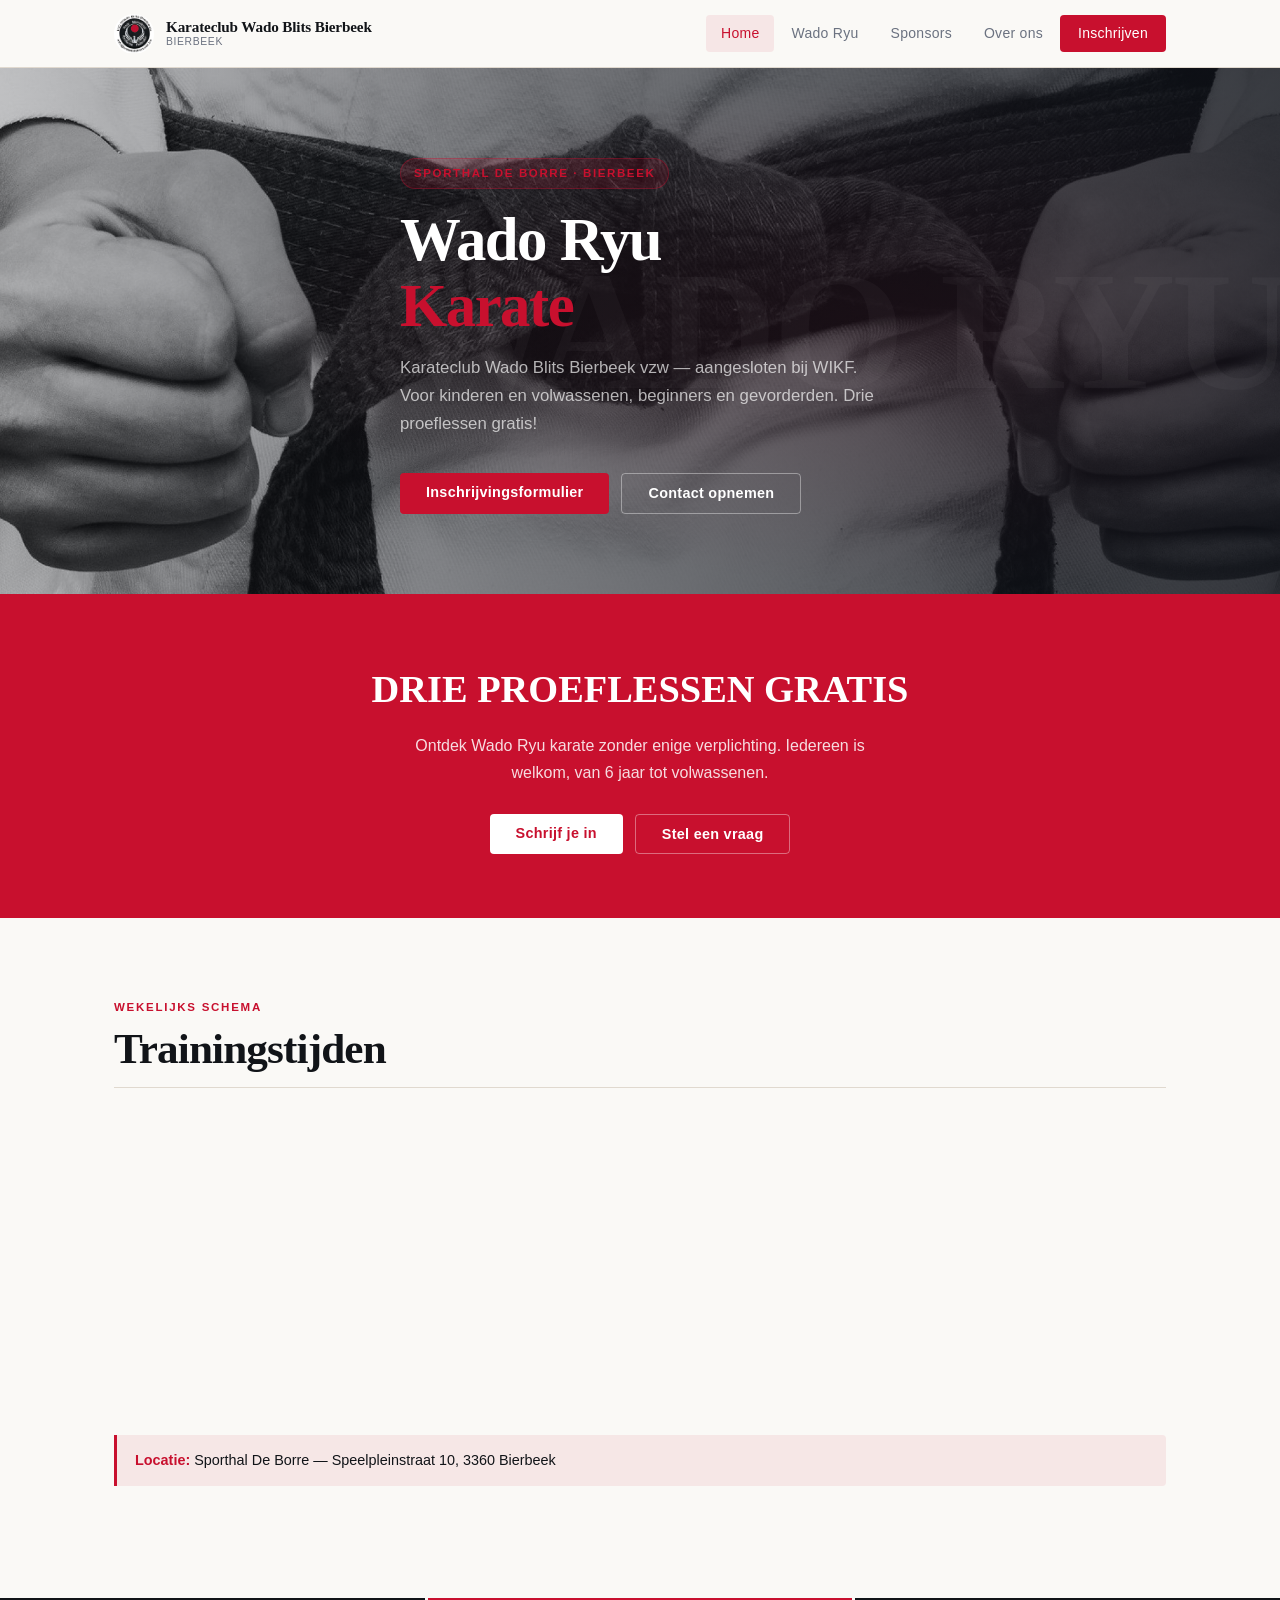
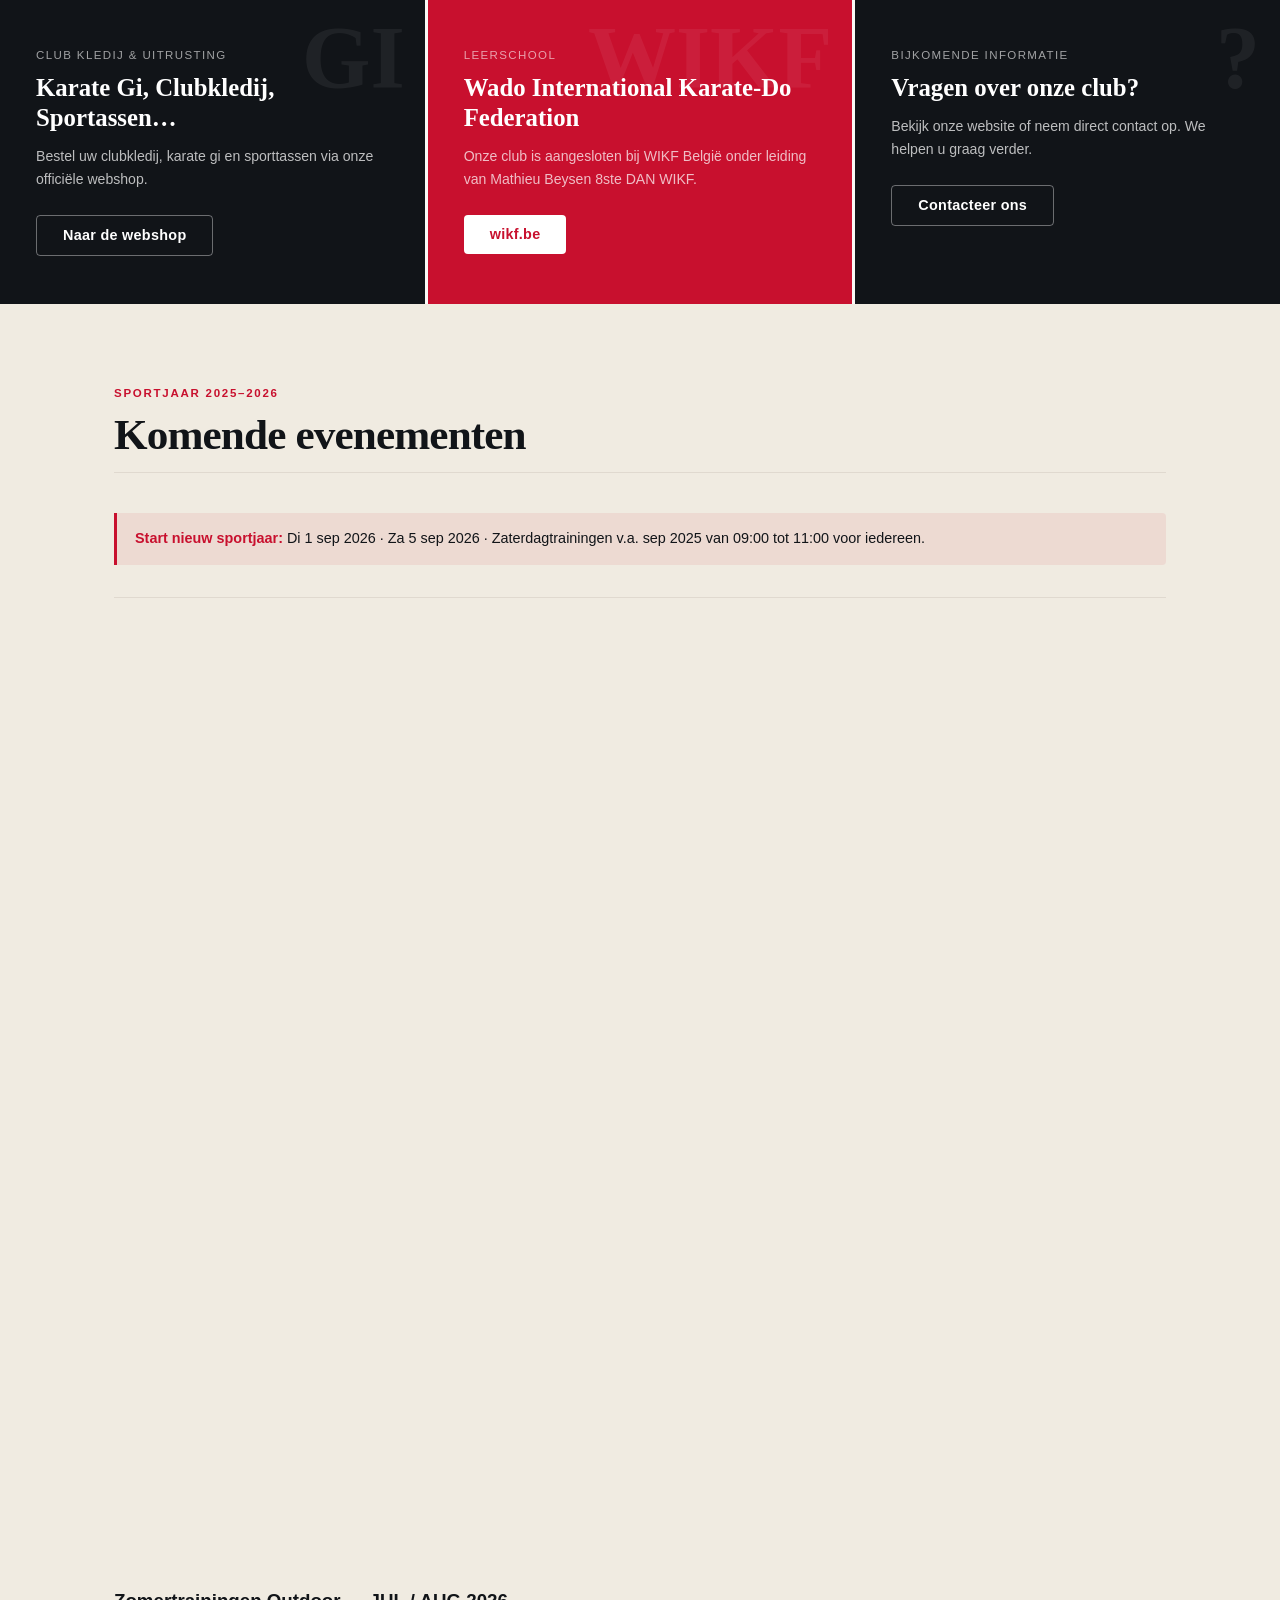
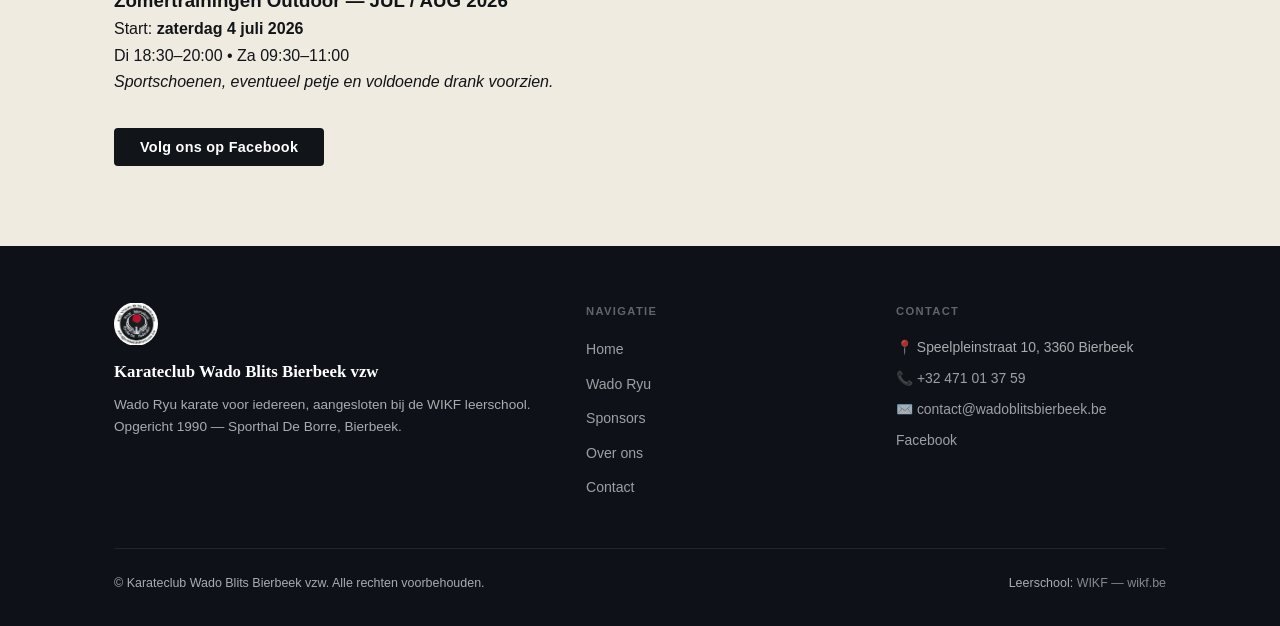
==== index.html @ 815bcfbb "Fix Agenda" ====
<!DOCTYPE html>
<html lang="nl">
<head>
  <meta charset="UTF-8" />
  <meta name="viewport" content="width=device-width, initial-scale=1.0" />
  <meta name="description" content="Karateclub Wado Blits Bierbeek – Wado Ryu karate voor iedereen. Trainingen op dinsdag, donderdag en zaterdag in Sporthal De Borre, Bierbeek." />
  <!-- Content Security Policy – tighten further after launch -->
  <meta http-equiv="Content-Security-Policy"
    content="default-src 'self'; style-src 'self' https://fonts.googleapis.com; font-src 'self' https://fonts.gstatic.com; img-src 'self' data: https:; script-src 'self'; frame-src https://www.google.com https://www.youtube.com; connect-src 'self' https://formspree.io;" />
  <meta http-equiv="X-Content-Type-Options" content="nosniff" />
  <meta http-equiv="Referrer-Policy" content="strict-origin-when-cross-origin" />
  <title>Karateclub Wado Blits Bierbeek</title>
  <link rel="stylesheet" href="css/style.css" />
  <!-- Favicon: replace with your own -->
  <link rel="icon" href="assets/images/favicon.ico" type="image/x-icon" />
</head>
<body>

<!-- ===== NAVIGATION ===== -->
<!--<div id="nav-placeholder"></div> -->
  
<nav class="nav" role="navigation" aria-label="Hoofdnavigatie">
  <div class="container nav__inner">
    <a href="index.html" class="nav__brand">
      <img src="assets/images/logo.jpg"
           onerror="this.style.display='none'"
           alt="Wado Blits logo" width="40" height="40" />
      <span class="nav__brand-name">
        Karateclub Wado Blits Bierbeek
        <span class="nav__brand-sub">Bierbeek</span>
      </span>
    </a>
    <button class="nav__toggle" aria-label="Menu openen/sluiten" aria-expanded="false">
      <span></span><span></span><span></span>
    </button>
    <ul class="nav__links" role="list">
      <li><a href="index.html">Home</a></li>
      <li><a href="wado-ryu.html">Wado Ryu</a></li>
      <li><a href="sponsors.html">Sponsors</a></li>
      <li><a href="about.html">Over ons</a></li>
      <li class="nav-cta"><a href="about.html#contact">Inschrijven</a></li>
    </ul>
  </div>
</nav>


<!-- ===== HERO ===== -->
<header class="hero" role="banner" style="background-image: url('assets/images/karate_kimono_fighter_sport_fists_banner_2560x1600-2560x800.jpg');">
  <span class="hero__watermark" aria-hidden="true">WADO RYU</span>
  <div class="container hero__inner">
    <span class="hero__label">Sporthal De Borre · Bierbeek</span>
    <h1>
      Wado Ryu<br />
      <em>Karate</em>
    </h1>
    <p class="hero__sub">
      Karateclub Wado Blits Bierbeek vzw &mdash; aangesloten bij WIKF. 
      Voor kinderen en volwassenen, beginners en gevorderden. 
      Drie proeflessen gratis!
    </p>
    <div class="hero__btns">
      <a href="https://forms.office.com/r/31EUdLusDz" class="btn btn-red"
         target="_blank" rel="noopener noreferrer">Inschrijvingsformulier</a>
      <a href="about.html#contact" class="btn btn-outline">Contact opnemen</a>
    </div>
  </div>
</header>

<!-- ===== PROEFLESSEN BANNER ===== -->
<section class="banner" aria-labelledby="proef-title">
  <div class="container">
    <h2 id="proef-title">DRIE PROEFLESSEN GRATIS</h2>
    <p>Ontdek Wado Ryu karate zonder enige verplichting. 
       Iedereen is welkom, van 6 jaar tot volwassenen.</p>
    <div class="banner__btns">
      <a href="https://forms.office.com/r/31EUdLusDz" class="btn btn-white"
         target="_blank" rel="noopener noreferrer">Schrijf je in</a>
      <a href="about.html#contact" class="btn btn-outline">Stel een vraag</a>
    </div>
  </div>
</section>

<!-- ===== TRAININGSSCHEMA ===== -->
<section class="section" id="schema" aria-labelledby="schema-title">
  <div class="container">
    <span class="section-label">Wekelijks schema</span>
    <h2 class="section-title" id="schema-title">Trainingstijden</h2>
    <div class="rule"></div>

    <div class="schedule-grid">

      <!-- DINSDAG -->
      <article class="schedule-card reveal">
        <div class="schedule-card__day">Dinsdag</div>
        <div class="schedule-slot">
          <div class="schedule-slot__time">18:30 – 20:30</div>
          <div class="schedule-slot__group">Gevorderden (12+)</div>
        </div>
      </article>

      <!-- DONDERDAG -->
      <article class="schedule-card reveal">
        <div class="schedule-card__day">Donderdag</div>
        <div class="schedule-slot">
          <div class="schedule-slot__time">18:30 – 20:30</div>
          <div class="schedule-slot__group">Iedereen &mdash; beginners &amp; gevorderden</div>
        </div>
      </article>

      <!-- ZATERDAG -->
      <article class="schedule-card reveal">
        <div class="schedule-card__day">Zaterdag</div>
        <div class="schedule-slot">
          <div class="schedule-slot__time">09:00 – 10:00</div>
          <div class="schedule-slot__group">Jeugd (&minus;12 j.) t.e.m. 7de Kyu</div>
        </div>
        <div class="schedule-slot">
          <div class="schedule-slot__time">09:30 – 11:00</div>
          <div class="schedule-slot__group">Gevorderden (v.a. 6de Kyu, 12+)</div>
        </div>
        <div class="schedule-slot">
          <div class="schedule-slot__time">11:00 – 12:00</div>
          <div class="schedule-slot__group">Volwassenen</div>
        </div>
        <!--
        <div class="schedule-slot">
          <div class="schedule-slot__time">11:00 – 12:30</div>
          <div class="schedule-slot__group">Jeugd (&minus;12 j.) t.e.m. 7de Kyu (gevorderd)</div>
        </div>
          -->
      </article>

    </div>

    <div class="notice mt-4">
      <strong>Locatie:</strong> Sporthal De Borre &mdash; Speelpleinstraat 10, 3360 Bierbeek
    </div>
  </div>
</section>

<!-- ===== PROMO BLOCKS ===== -->
<section aria-labelledby="promo-title">
  <h2 id="promo-title" class="sr-only">Meer informatie</h2>
  <div class="promo-grid">
    <!-- Karategi / Webshop -->
    <div class="promo-card">
      <span class="promo-card__bg" aria-hidden="true">GI</span>
      <p class="promo-card__label">Club kledij &amp; uitrusting</p>
      <h3 class="promo-card__title">Karate Gi, Clubkledij, Sportassen&hellip;</h3>
      <p class="promo-card__body">Bestel uw clubkledij, karate gi en sporttassen via onze officiële webshop.</p>
      <a href="https://www.cybertex.store/wadoblits/" class="btn btn-outline"
         target="_blank" rel="noopener noreferrer">Naar de webshop</a>
    </div>
    <!-- WIKF -->
    <div class="promo-card promo-card--red">
      <span class="promo-card__bg" aria-hidden="true">WIKF</span>
      <p class="promo-card__label">Leerschool</p>
      <h3 class="promo-card__title">Wado International Karate-Do Federation</h3>
      <p class="promo-card__body">Onze club is aangesloten bij WIKF België onder leiding van Mathieu Beysen 8ste DAN WIKF.</p>
      <a href="http://www.wikf.be" class="btn btn-white"
         target="_blank" rel="noopener noreferrer">wikf.be</a>
    </div>
    <!-- Info -->
    <div class="promo-card">
      <span class="promo-card__bg" aria-hidden="true">?</span>
      <p class="promo-card__label">Bijkomende informatie</p>
      <h3 class="promo-card__title">Vragen over onze club?</h3>
      <p class="promo-card__body">Bekijk onze website of neem direct contact op. We helpen u graag verder.</p>
      <a href="about.html#contact" class="btn btn-outline">Contacteer ons</a>
    </div>
  </div>
</section>

<!-- ===== EVENEMENTEN ===== -->
<section class="section section--cream" id="evenementen" aria-labelledby="events-title">
  <div class="container">
    <span class="section-label">Sportjaar 2025–2026</span>
    <h2 class="section-title" id="events-title">Komende evenementen</h2>
    <div class="rule"></div>

    <div class="notice">
      <strong>Start nieuw sportjaar:</strong> 
      Di 1 sep 2026 · Za 5 sep 2026 · Zaterdagtrainingen v.a. sep 2025 van 09:00 tot 11:00 voor iedereen.
    </div>

    <div class="events-list" role="list">

      <div class="event-item reveal" role="listitem">
        <span class="event-date">Za 20/09</span>
        <div class="event-name">Beker van Hoeselt
          <span class="event-group">Wedstrijd</span>
        </div>
      </div>
      
      <div class="event-item reveal" role="listitem">
        <span class="event-date">Za 26/09</span>
        <div class="event-name">
          <a href="https://www.wikf.be/event/open-wikf-stage-vlaams-brabant-2/"
             target="_blank" rel="noopener noreferrer">
          OPEN WIKF Stage Vlaams-Brabant te Lubbeek
          </a>
          <span class="event-group">Stage</span>
        </div>
      </div>

      <div class="event-item reveal" role="listitem">
        <span class="event-date">Zo 10/10</span>
        <div class="event-name">Belgisch Kampioenschap WIKF</div>
      </div>

      <div class="event-item reveal" role="listitem">
        <span class="event-date">13–15/11</span>
        <div class="event-name">
          <a href="https://forms.office.com/r/KGgz0ARB31"
             target="_blank" rel="noopener noreferrer">
            WIKF Stage o.l.v. Jon Wicks &amp; Mathieu Beysen
          </a>
          <span class="event-group">Stage</span>
        </div>
      </div>

      <div class="event-item reveal" role="listitem">
        <span class="event-date">Za 16/01</span>
        <div class="event-name">Open Limburgse WIKF Stage in Hechtel-Eksel
          <span class="event-group">Stage</span>
        </div>
      </div>

      <div class="event-item reveal" role="listitem">
        <span class="event-date">Za 30/01</span>
        <div class="event-name">Kyu Graden Examen</div>
      </div>

      <div class="event-item reveal" role="listitem">
        <span class="event-date">Zo 31/01</span>
        <div class="event-name">Pannenkoekenslag 2027 in Opvelp (De Velpe)</div>
      </div>

      <div class="event-item reveal" role="listitem">
        <span class="event-date">Zo 07/03</span>
        <div class="event-name">Tomodachi Cup Kumite &mdash; Zoutleeuw</div>
      </div>

      <div class="event-item reveal" role="listitem">
        <span class="event-date">Zo 08/02</span>
        <div class="event-name">KCAR Kata Cup in Pelt</div>
      </div>

      <div class="event-item reveal" role="listitem">
        <span class="event-date">Za 17/04</span>
        <div class="event-name">Beker van Kortenberg Kata</div>
      </div>

      <div class="event-item reveal" role="listitem">
        <span class="event-date">23–25/04</span>
        <div class="event-name">WIKF Stage o.l.v. Mathieu Beysen &amp; Angelos Gorgas
          <span class="event-group">Stage</span>
        </div>
      </div>

      <div class="event-item reveal" role="listitem">
        <span class="event-date">Zo 09/05</span>
        <div class="event-name">Interclub Katawedstrijd in Bierbeek</div>
      </div>

      <div class="event-item reveal" role="listitem">
        <span class="event-date">Za 05/06</span>
        <div class="event-name">Kyu Graden Examen</div>
      </div>

      <div class="event-item reveal" role="listitem">
        <span class="event-date">Zo 06/06</span>
        <div class="event-name">Club BBQ/Festijn en diploma-uitreiking 🎉</div>
      </div>

      <div class="event-item reveal" role="listitem">
        <span class="event-date">Za 26/06</span>
        <div class="event-name">OPEN WIKF Stage Eksel
          <span class="event-group">Stage</span>
        </div>
      </div>

    </div>

    <div class="mt-6">
      <h3 style="font-family:var(--font-display);font-size:1.2rem;margin-bottom:12px;">
        Zomertrainingen Outdoor &mdash; JUL / AUG 2026
      </h3>
      <p style="color:var(--muted);font-size:0.93rem;line-height:1.7;">
        Start: <strong>zaterdag 4 juli 2026</strong><br />
        Di 18:30–20:00 &bull; Za 09:30–11:00<br />
        <em>Sportschoenen, eventueel petje en voldoende drank voorzien.</em>
      </p>
    </div>

    <div class="mt-4">
      <a href="https://www.facebook.com/wadoblitsbierbeek"
         class="btn btn-ink"
         target="_blank" rel="noopener noreferrer">
        Volg ons op Facebook
      </a>
    </div>

  </div>
</section>

<!-- ===== FOOTER ===== -->
<footer class="footer" role="contentinfo">
  <div class="container">
    <div class="footer__grid">
      <div>
        <img src="assets/images/logo.jpg"
             onerror="this.style.display='none'"
             alt="Wado Blits logo" class="footer__logo" />
        <div class="footer__name">Karateclub Wado Blits Bierbeek vzw</div>
        <p class="footer__desc">
          Wado Ryu karate voor iedereen, aangesloten bij de WIKF leerschool.
          Opgericht 1990 &mdash; Sporthal De Borre, Bierbeek.
        </p>
      </div>
      <div>
        <p class="footer__head">Navigatie</p>
        <ul class="footer__links" role="list">
          <li><a href="index.html">Home</a></li>
          <li><a href="wado-ryu.html">Wado Ryu</a></li>
          <li><a href="sponsors.html">Sponsors</a></li>
          <li><a href="about.html">Over ons</a></li>
          <li><a href="about.html#contact">Contact</a></li>
        </ul>
      </div>
      <div>
        <p class="footer__head">Contact</p>
        <div class="footer__contact">
          <p>📍 Speelpleinstraat 10, 3360 Bierbeek</p>
          <p>📞 <a href="tel:+32471013759">+32 471 01 37 59</a></p>
          <p>✉️ <a href="mailto:contact@wadoblitsbierbeek.be">contact@wadoblitsbierbeek.be</a></p>
          <p>
            <a href="https://www.facebook.com/wadoblitsbierbeek"
               target="_blank" rel="noopener noreferrer">
              Facebook
            </a>
          </p>
        </div>
      </div>
    </div>
    <div class="footer__bottom">
      <span class="footer__copy">&copy; <span id="yr"></span> Karateclub Wado Blits Bierbeek vzw. Alle rechten voorbehouden.</span>
      <span class="footer__wikf">Leerschool: <a href="http://www.wikf.be" target="_blank" rel="noopener noreferrer">WIKF — wikf.be</a></span>
    </div>
  </div>
</footer>

<script src="js/main.js"></script>
<script>document.getElementById("yr").textContent = new Date().getFullYear();</script>
</body>
</html>
---- css/style.css ----
/* ================================================================
   Karateclub Wado Blits Bierbeek — Main Stylesheet
   ================================================================ */

@import url('https://fonts.googleapis.com/css2?family=Playfair+Display:ital,wght@0,400;0,700;0,900;1,400&family=DM+Sans:opsz,wght@9..40,300;9..40,400;9..40,500;9..40,600&display=swap');

/* --- Reset & Base ------------------------------------------------------- */
*, *::before, *::after { box-sizing: border-box; margin: 0; padding: 0; }
html { scroll-behavior: smooth; font-size: 16px; }
body {
  font-family: 'DM Sans', 'Helvetica Neue', Arial, sans-serif;
  background: var(--bg);
  color: var(--ink);
  line-height: 1.65;
  -webkit-font-smoothing: antialiased;
}
img { max-width: 100%; height: auto; display: block; }
a { color: inherit; }

/* --- Design Tokens ------------------------------------------------------- */
:root {
  --bg:        #FAF9F6;
  --cream:     #F0EBE1;
  --white:     #FFFFFF;
  --ink:       #111418;
  --dark:      #0E1118;
  --red:       #C8102E;
  --red-hover: #A50D25;
  --red-faint: rgba(200,16,46,0.08);
  --muted:     #6B7280;
  --border:    #E0D9CF;

  --font-display: 'Playfair Display', Georgia, 'Times New Roman', serif;
  --font-body:    'DM Sans', 'Helvetica Neue', Arial, sans-serif;

  --max-w:   1100px;
  --nav-h:   68px;
  --r:       4px;
  --t:       0.22s ease;
  --shadow:  0 4px 20px rgba(0,0,0,0.08);
}

/* --- Layout Helpers ----------------------------------------------------- */
.container { max-width: var(--max-w); margin: 0 auto; padding: 0 24px; }
.section   { padding: 80px 0; }
.section--cream { background: var(--cream); }
.section--dark  { background: var(--dark);  color: var(--white); }
.two-col { display: grid; grid-template-columns: 1fr 1fr; gap: 48px; align-items: start; }

/* ================================================================
   NAVIGATION
   ================================================================ */
.nav {
  position: sticky; top: 0; z-index: 200;
  height: var(--nav-h);
  background: rgba(250,249,246,0.96);
  backdrop-filter: blur(10px);
  -webkit-backdrop-filter: blur(10px);
  border-bottom: 1px solid var(--border);
}
.nav__inner {
  height: 100%; display: flex;
  align-items: center; justify-content: space-between;
}
.nav__brand {
  display: flex; align-items: center; gap: 12px;
  text-decoration: none; color: var(--ink);
  font-family: var(--font-display); font-size: 0.95rem; font-weight: 700;
  letter-spacing: -0.01em;
}
.nav__brand img { width: 40px; height: 40px; object-fit: contain; border-radius: 50%; }
.nav__brand-name { display: flex; flex-direction: column; line-height: 1.2; }
.nav__brand-sub  { font-family: var(--font-body); font-size: 0.65rem; font-weight: 400; color: var(--muted); letter-spacing: 0.06em; text-transform: uppercase; }

.nav__links { display: flex; list-style: none; gap: 2px; align-items: center; }
.nav__links a {
  display: block; padding: 7px 15px;
  font-size: 0.875rem; font-weight: 500; letter-spacing: 0.02em;
  text-decoration: none; color: var(--muted);
  border-radius: var(--r);
  transition: color var(--t), background var(--t);
}
.nav__links a:hover  { color: var(--ink); background: var(--cream); }
.nav__links a.active { color: var(--red); background: var(--red-faint); }
.nav__links .nav-cta a {
  background: var(--red); color: var(--white); padding: 7px 18px;
}
.nav__links .nav-cta a:hover { background: var(--red-hover); }

/* Hamburger */
.nav__toggle {
  display: none; flex-direction: column; gap: 5px;
  cursor: pointer; background: none; border: none; padding: 4px;
}
.nav__toggle span {
  display: block; width: 22px; height: 2px;
  background: var(--ink); border-radius: 2px;
  transition: transform var(--t), opacity var(--t);
}
.nav__toggle.open span:nth-child(1) { transform: translateY(7px) rotate(45deg); }
.nav__toggle.open span:nth-child(2) { opacity: 0; }
.nav__toggle.open span:nth-child(3) { transform: translateY(-7px) rotate(-45deg); }

@media (max-width: 768px) {
  .nav__toggle { display: flex; }
  .nav__links {
    display: none; flex-direction: column; align-items: stretch;
    position: absolute; top: var(--nav-h); left: 0; right: 0;
    background: var(--bg); border-bottom: 1px solid var(--border);
    padding: 12px 20px 20px; gap: 4px;
  }
  .nav__links.open { display: flex; }
  .nav__links a { padding: 10px 14px; }
  .nav__links .nav-cta a { text-align: center; }
  .two-col { grid-template-columns: 1fr; }
}

/* ================================================================
   BUTTONS
   ================================================================ */
.btn {
  display: inline-block; padding: 12px 26px;
  font-family: var(--font-body); font-size: 0.9rem; font-weight: 600;
  text-decoration: none; border-radius: var(--r);
  transition: all var(--t); cursor: pointer; border: none;
  letter-spacing: 0.02em; line-height: 1;
}
.btn-red    { background: var(--red);  color: var(--white); }
.btn-red:hover { background: var(--red-hover); transform: translateY(-1px); box-shadow: 0 4px 16px rgba(200,16,46,0.38); }
.btn-outline{ background: transparent; color: var(--white); border: 1.5px solid rgba(255,255,255,0.38); }
.btn-outline:hover{ border-color: var(--white); background: rgba(255,255,255,0.08); }
.btn-white  { background: var(--white); color: var(--red); }
.btn-white:hover { background: rgba(255,255,255,0.9); }
.btn-ink    { background: var(--ink);  color: var(--white); }
.btn-ink:hover { background: #1e2228; transform: translateY(-1px); }

/* ================================================================
   SECTION HEADERS
   ================================================================ */
.section-label {
  display: block; font-size: 0.72rem; font-weight: 600;
  text-transform: uppercase; letter-spacing: 0.15em;
  color: var(--red); margin-bottom: 8px;
}
.section-title {
  font-family: var(--font-display);
  font-size: clamp(1.7rem, 3.5vw, 2.7rem);
  font-weight: 700; line-height: 1.1;
  letter-spacing: -0.02em; margin-bottom: 14px;
}
.section-title--white { color: var(--white); }
.section-intro {
  font-size: 1.05rem; color: var(--muted);
  max-width: 580px; margin-bottom: 48px; line-height: 1.7;
}
.section-intro--white { color: rgba(255,255,255,0.65); }
.rule { height: 1px; background: var(--border); margin-bottom: 40px; }
.rule--white { background: rgba(255,255,255,0.12); }

/* ================================================================
   HERO
   ================================================================ */
.hero {
  background-color: var(--dark);
  background-image: url('../assets/images/karate_kimono_fighter_sport_fists_banner_2560x1600-2560x800.jpg');
  background-size: cover;
  background-position: center center;
  background-repeat: no-repeat;
  color: var(--white);
  padding: 90px 0 80px; position: relative; overflow: hidden;
  min-height: 480px; display: flex; align-items: center;
}
.hero::before {
  content: '';
  position: absolute; inset: 0;
  background: radial-gradient(ellipse 80% 70% at 75% 50%, rgba(200,16,46,0.22), transparent 70%);
  pointer-events: none;
}
.hero__watermark {
  position: absolute; right: -10px; top: 50%; transform: translateY(-50%);
  font-family: var(--font-display); font-size: clamp(70px, 14vw, 170px);
  font-weight: 900; color: rgba(255,255,255,0.03);
  letter-spacing: -4px; line-height: 1; pointer-events: none;
  user-select: none; white-space: nowrap;
}
.hero__inner { position: relative; z-index: 1; }
.hero__label {
  display: inline-block; font-size: 0.72rem; font-weight: 600;
  letter-spacing: 0.14em; text-transform: uppercase;
  color: var(--red); background: rgba(200,16,46,0.15);
  padding: 5px 13px; border-radius: 20px; margin-bottom: 18px;
  border: 1px solid rgba(200,16,46,0.35);
}
.hero h1 {
  font-family: var(--font-display);
  font-size: clamp(2.2rem, 5vw, 3.8rem);
  font-weight: 900; line-height: 1.08; letter-spacing: -0.025em;
  margin-bottom: 16px;
}
.hero h1 em { color: var(--red); font-style: normal; }
.hero__sub {
  font-size: 1.05rem; color: rgba(255,255,255,0.68);
  max-width: 480px; margin-bottom: 36px; line-height: 1.65;
}
.hero__btns { display: flex; gap: 12px; flex-wrap: wrap; }
.hero__badge {
  position: absolute; top: 32px; right: 24px;
  background: var(--red); color: var(--white);
  font-family: var(--font-display); font-size: 0.82rem; font-weight: 700;
  padding: 8px 16px; border-radius: var(--r);
  text-align: center; line-height: 1.3;
}

/* ================================================================
   SCHEDULE
   ================================================================ */
.schedule-grid {
  display: grid;
  grid-template-columns: repeat(auto-fit, minmax(230px, 1fr));
  gap: 20px;
}
.schedule-card {
  background: var(--white); border: 1px solid var(--border);
  border-top: 3px solid var(--red); border-radius: 8px;
  padding: 28px 24px;
  transition: box-shadow var(--t), transform var(--t);
}
.schedule-card:hover { box-shadow: var(--shadow); transform: translateY(-2px); }
.schedule-card__day {
  font-family: var(--font-display); font-size: 1.15rem; font-weight: 700;
  color: var(--red); margin-bottom: 18px;
}
.schedule-slot { margin-bottom: 12px; }
.schedule-slot:last-child { margin-bottom: 0; }
.schedule-slot__time { font-size: 0.9rem; font-weight: 600; color: var(--ink); }
.schedule-slot__group { font-size: 0.82rem; color: var(--muted); margin-top: 2px; }

/* ================================================================
   EVENTS LIST
   ================================================================ */
.events-list { border-top: 1px solid var(--border); }
.event-item {
  display: grid; grid-template-columns: 100px 1fr;
  gap: 16px; padding: 18px 0;
  border-bottom: 1px solid var(--border);
  align-items: start;
}
.event-item--multi { grid-template-columns: 100px 1fr; }
.event-date {
  font-size: 0.78rem; font-weight: 600; color: var(--muted);
  text-transform: uppercase; letter-spacing: 0.06em; padding-top: 2px;
}
.event-name { font-size: 0.95rem; font-weight: 500; }
.event-name a { color: var(--red); text-decoration: none; font-weight: 600; }
.event-name a:hover { text-decoration: underline; }
.event-group {
  display: inline-block; font-size: 0.7rem; background: var(--red-faint);
  color: var(--red); padding: 2px 8px; border-radius: 20px;
  font-weight: 600; letter-spacing: 0.04em; margin-top: 4px;
}

/* ================================================================
   PROMO BLOCKS
   ================================================================ */
.promo-grid {
  display: grid;
  grid-template-columns: repeat(auto-fit, minmax(270px, 1fr));
  gap: 3px;
}
.promo-card {
  background: var(--ink); color: var(--white);
  padding: 48px 36px; position: relative; overflow: hidden;
}
.promo-card--red { background: var(--red); }
.promo-card__bg {
  position: absolute; top: 16px; right: 20px;
  font-family: var(--font-display); font-size: 5.5rem;
  font-weight: 900; opacity: 0.06; line-height: 1;
  pointer-events: none; user-select: none;
}
.promo-card__label { font-size: 0.72rem; letter-spacing: 0.12em; text-transform: uppercase; opacity: 0.6; margin-bottom: 8px; }
.promo-card__title { font-family: var(--font-display); font-size: 1.55rem; font-weight: 700; margin-bottom: 12px; line-height: 1.2; }
.promo-card__body  { font-size: 0.88rem; opacity: 0.72; margin-bottom: 24px; line-height: 1.65; }

/* ================================================================
   TEAM CARDS
   ================================================================ */
.team-grid {
  display: grid;
  grid-template-columns: repeat(auto-fit, minmax(190px, 1fr));
  gap: 20px;
}
.team-card {
  background: var(--white); border: 1px solid var(--border);
  border-radius: 8px; padding: 28px 20px 24px; text-align: center;
  transition: box-shadow var(--t), transform var(--t);
}
.team-card:hover { box-shadow: var(--shadow); transform: translateY(-2px); }
.team-card__avatar {
  width: 68px; height: 68px; margin: 0 auto 16px;
  background: var(--cream); border-radius: 50%;
  border: 2px solid var(--border);
  display: flex; align-items: center; justify-content: center;
  font-family: var(--font-display); font-size: 1.4rem; font-weight: 700; color: var(--red);
}
.team-card__role { font-size: 0.7rem; text-transform: uppercase; letter-spacing: 0.1em; color: var(--red); font-weight: 600; margin-bottom: 5px; }
.team-card__name { font-size: 1rem; font-weight: 600; margin-bottom: 4px; }
.team-card__rank { font-size: 0.82rem; color: var(--muted); }

/* ================================================================
   CONTACT
   ================================================================ */
.contact-info__item { display: flex; gap: 14px; margin-bottom: 24px; align-items: flex-start; }
.contact-info__icon {
  width: 40px; height: 40px; flex-shrink: 0;
  background: var(--cream); border-radius: 50%;
  display: flex; align-items: center; justify-content: center;
  font-size: 1.1rem;
}
.contact-info__label { font-size: 0.72rem; text-transform: uppercase; letter-spacing: 0.08em; color: var(--muted); margin-bottom: 2px; font-weight: 600; }
.contact-info__value { font-size: 0.95rem; font-weight: 500; }
.contact-info__value a { color: var(--red); text-decoration: none; }
.contact-info__value a:hover { text-decoration: underline; }

.form-group { margin-bottom: 20px; }
.form-group label { display: block; font-size: 0.8rem; font-weight: 600; margin-bottom: 6px; text-transform: uppercase; letter-spacing: 0.05em; color: var(--muted); }
.form-group input,
.form-group select,
.form-group textarea {
  width: 100%; padding: 11px 14px;
  font-family: var(--font-body); font-size: 0.95rem;
  border: 1.5px solid var(--border); border-radius: var(--r);
  background: var(--white); color: var(--ink);
  transition: border-color var(--t), box-shadow var(--t);
  outline: none; -webkit-appearance: none;
}
.form-group input:focus,
.form-group select:focus,
.form-group textarea:focus {
  border-color: var(--red);
  box-shadow: 0 0 0 3px rgba(200,16,46,0.1);
}
.form-group textarea { resize: vertical; min-height: 120px; }
.form-row { display: grid; grid-template-columns: 1fr 1fr; gap: 16px; }
.form-success {
  display: none; padding: 16px; background: rgba(34,197,94,0.1);
  border: 1px solid rgba(34,197,94,0.3); border-radius: var(--r);
  color: #166534; font-size: 0.9rem; margin-top: 16px;
}

/* ================================================================
   SPONSORS
   ================================================================ */
.sponsors-grid {
  display: grid;
  grid-template-columns: repeat(auto-fill, minmax(160px, 1fr));
  gap: 20px; margin-bottom: 60px;
}
.sponsor-card {
  background: var(--white); border: 1px solid var(--border);
  border-radius: 8px; padding: 10px;
  display: flex; align-items: center; justify-content: center;
  min-height: 90px;
  filter: grayscale(30%); opacity: 0.82;
  transition: filter var(--t), opacity var(--t), transform var(--t), box-shadow var(--t);
  text-decoration: none;
}
.sponsor-card:hover { filter: grayscale(0); opacity: 1; transform: translateY(-2px); box-shadow: var(--shadow); }
.sponsor-card img { max-height: 58px; width: auto; object-fit: contain; }

/* ================================================================
   WADO RYU
   ================================================================ */
.wado-card {
  background: var(--white); border: 1px solid var(--border);
  border-radius: 8px; padding: 36px; margin-bottom: 24px;
}
.wado-card__title { font-family: var(--font-display); font-size: 1.3rem; font-weight: 700; margin-bottom: 12px; }
.wado-card__body { font-size: 0.95rem; color: var(--muted); line-height: 1.78; }
.wado-card__link {
  display: inline-block; margin-top: 16px; color: var(--red);
  font-size: 0.87rem; font-weight: 600; text-decoration: none;
}
.wado-card__link:hover { text-decoration: underline; }
.wado-card__link::after { content: ' →'; }

/* ================================================================
   BANNER / CTA
   ================================================================ */
.banner { background: var(--red); color: var(--white); padding: 64px 0; text-align: center; }
.banner h2 { font-family: var(--font-display); font-size: clamp(1.6rem, 3.5vw, 2.4rem); font-weight: 700; margin-bottom: 12px; }
.banner p  { opacity: 0.85; margin-bottom: 28px; font-size: 1rem; max-width: 480px; margin-left: auto; margin-right: auto; }
.banner__btns { display: flex; gap: 12px; justify-content: center; flex-wrap: wrap; }

/* ================================================================
   MAP
   ================================================================ */
.map-wrap { border-radius: 8px; overflow: hidden; border: 1px solid var(--border); }
.map-wrap iframe { width: 100%; height: 300px; border: none; display: block; }

/* ================================================================
   NOTICE
   ================================================================ */
.notice {
  background: var(--red-faint);
  border-left: 3px solid var(--red);
  padding: 14px 18px; border-radius: 0 var(--r) var(--r) 0;
  font-size: 0.9rem; margin-bottom: 32px;
}
.notice strong { color: var(--red); }

/* ================================================================
   FOOTER
   ================================================================ */
.footer { background: var(--dark); color: rgba(255,255,255,0.65); padding: 56px 0 32px; }
.footer__grid { display: grid; grid-template-columns: 1.6fr 1fr 1fr; gap: 40px; margin-bottom: 48px; }
.footer__logo { width: 44px; height: 44px; object-fit: contain; border-radius: 50%; margin-bottom: 12px; }
.footer__name { font-family: var(--font-display); font-size: 1.05rem; font-weight: 700; color: var(--white); margin-bottom: 8px; }
.footer__desc { font-size: 0.85rem; line-height: 1.65; }
.footer__head { font-size: 0.7rem; text-transform: uppercase; letter-spacing: 0.12em; color: rgba(255,255,255,0.35); margin-bottom: 16px; font-weight: 600; }
.footer__links { list-style: none; display: flex; flex-direction: column; gap: 8px; }
.footer__links a { font-size: 0.88rem; text-decoration: none; color: rgba(255,255,255,0.6); transition: color var(--t); }
.footer__links a:hover { color: var(--white); }
.footer__contact p { font-size: 0.87rem; margin-bottom: 8px; }
.footer__contact a { color: rgba(255,255,255,0.6); text-decoration: none; transition: color var(--t); }
.footer__contact a:hover { color: var(--white); }
.footer__bottom {
  border-top: 1px solid rgba(255,255,255,0.08);
  padding-top: 24px; display: flex;
  justify-content: space-between; align-items: center;
  flex-wrap: wrap; gap: 10px;
}
.footer__copy  { font-size: 0.78rem; }
.footer__wikf  { font-size: 0.78rem; }
.footer__wikf a { color: rgba(255,255,255,0.5); text-decoration: none; }
.footer__wikf a:hover { color: var(--white); }
.footer__social { display: flex; gap: 10px; }
.footer__social a {
  display: flex; align-items: center; justify-content: center;
  width: 34px; height: 34px;
  border: 1px solid rgba(255,255,255,0.18); border-radius: 50%;
  color: rgba(255,255,255,0.6); text-decoration: none; font-size: 0.85rem;
  transition: all var(--t);
}
.footer__social a:hover { border-color: var(--red); color: var(--white); background: var(--red-faint); }

@media (max-width: 700px) {
  .footer__grid { grid-template-columns: 1fr; gap: 28px; }
}

/* ================================================================
   UTILITIES
   ================================================================ */
.sr-only { position: absolute; width: 1px; height: 1px; padding: 0; margin: -1px; overflow: hidden; clip: rect(0,0,0,0); white-space: nowrap; border: 0; }
.text-center { text-align: center; }
.text-red   { color: var(--red); }
.text-muted { color: var(--muted); }
.mb-0 { margin-bottom: 0 !important; }
.mt-6 { margin-top: 48px; }
.mt-4 { margin-top: 32px; }

/* Fade-in animation on scroll */
.reveal { opacity: 0; transform: translateY(20px); transition: opacity 0.55s ease, transform 0.55s ease; }
.reveal.visible { opacity: 1; transform: translateY(0); }

@media (max-width: 560px) {
  .form-row { grid-template-columns: 1fr; }
  .section  { padding: 56px 0; }
  .hero     { padding: 64px 0 56px; }
}

/* ================================================================
   HERO BANNER IMAGE
   ================================================================ */

.hero {
  background-size: cover;
  background-position: center center;
  background-repeat: no-repeat;
}

/* Dark overlay so text stays readable over the photo */

.hero::after {
  content: '';
  position: absolute;
  inset: 0;
  background: linear-gradient(
    to left, /* used to be right */
    rgba(14, 17, 24, 0.82) 0%,
    rgba(14, 17, 24, 0.55) 60%,
    rgba(14, 17, 24, 0.25) 100%
  );
  z-index: 0;
  pointer-events: none;
}

/* Make sure text sits above the overlay */

.hero__watermark { z-index: 1; }
.hero__inner     { z-index: 1; }
}
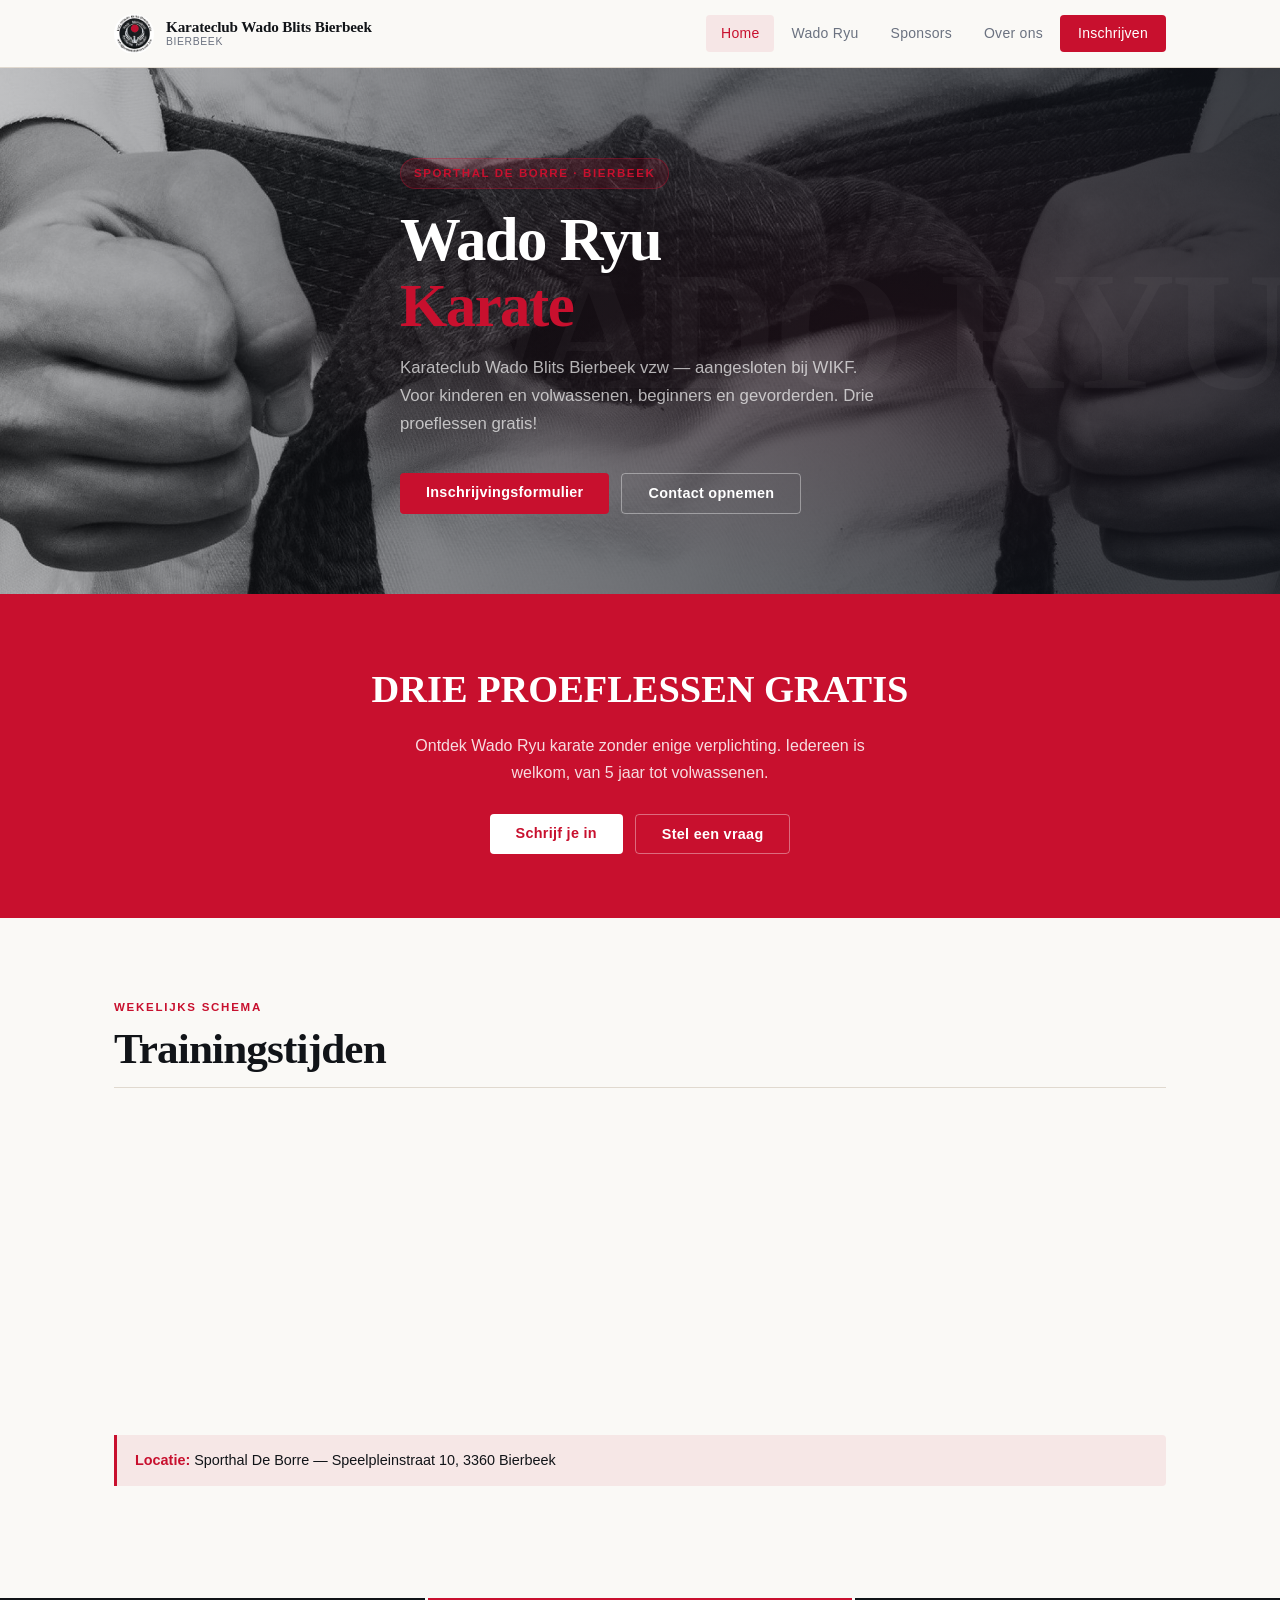
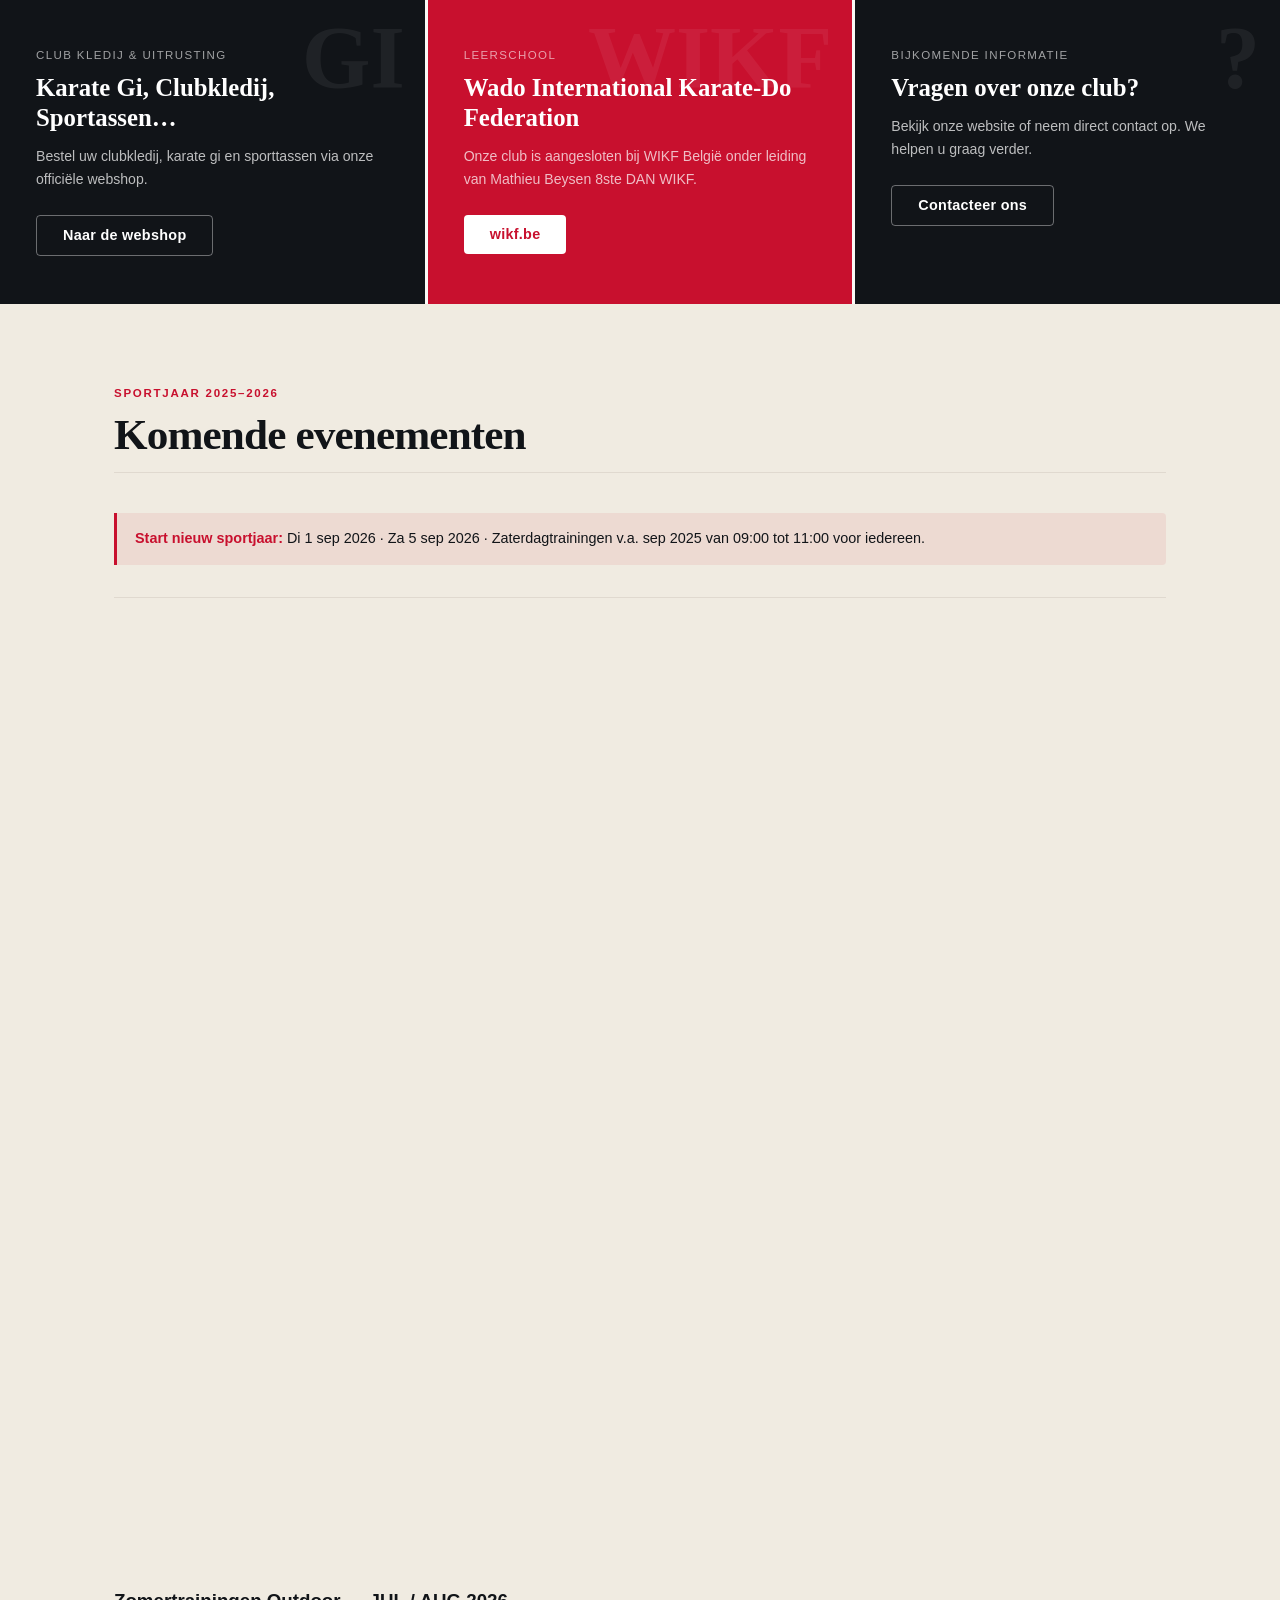
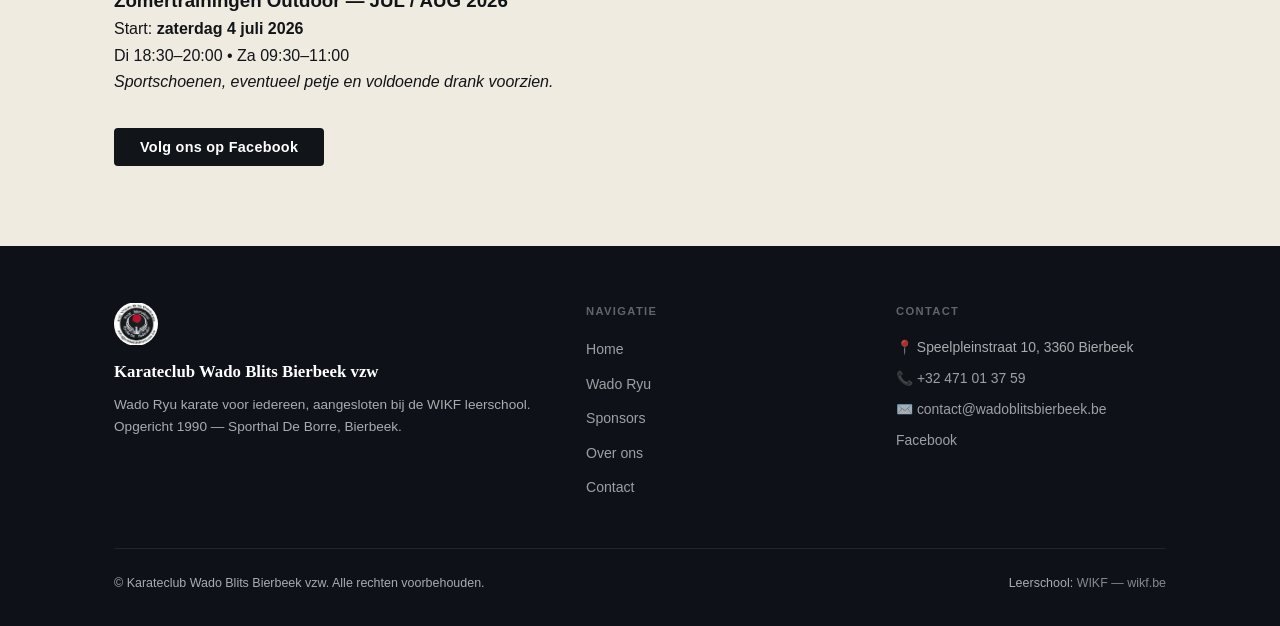
==== commit d3d19439: "Startleeftijd 6 naar 5" ====
--- a/index.html
+++ b/index.html
@@ -71,7 +71,7 @@
   <div class="container">
     <h2 id="proef-title">DRIE PROEFLESSEN GRATIS</h2>
     <p>Ontdek Wado Ryu karate zonder enige verplichting. 
-       Iedereen is welkom, van 6 jaar tot volwassenen.</p>
+       Iedereen is welkom, van 5 jaar tot volwassenen.</p>
     <div class="banner__btns">
       <a href="https://forms.office.com/r/31EUdLusDz" class="btn btn-white"
          target="_blank" rel="noopener noreferrer">Schrijf je in</a>
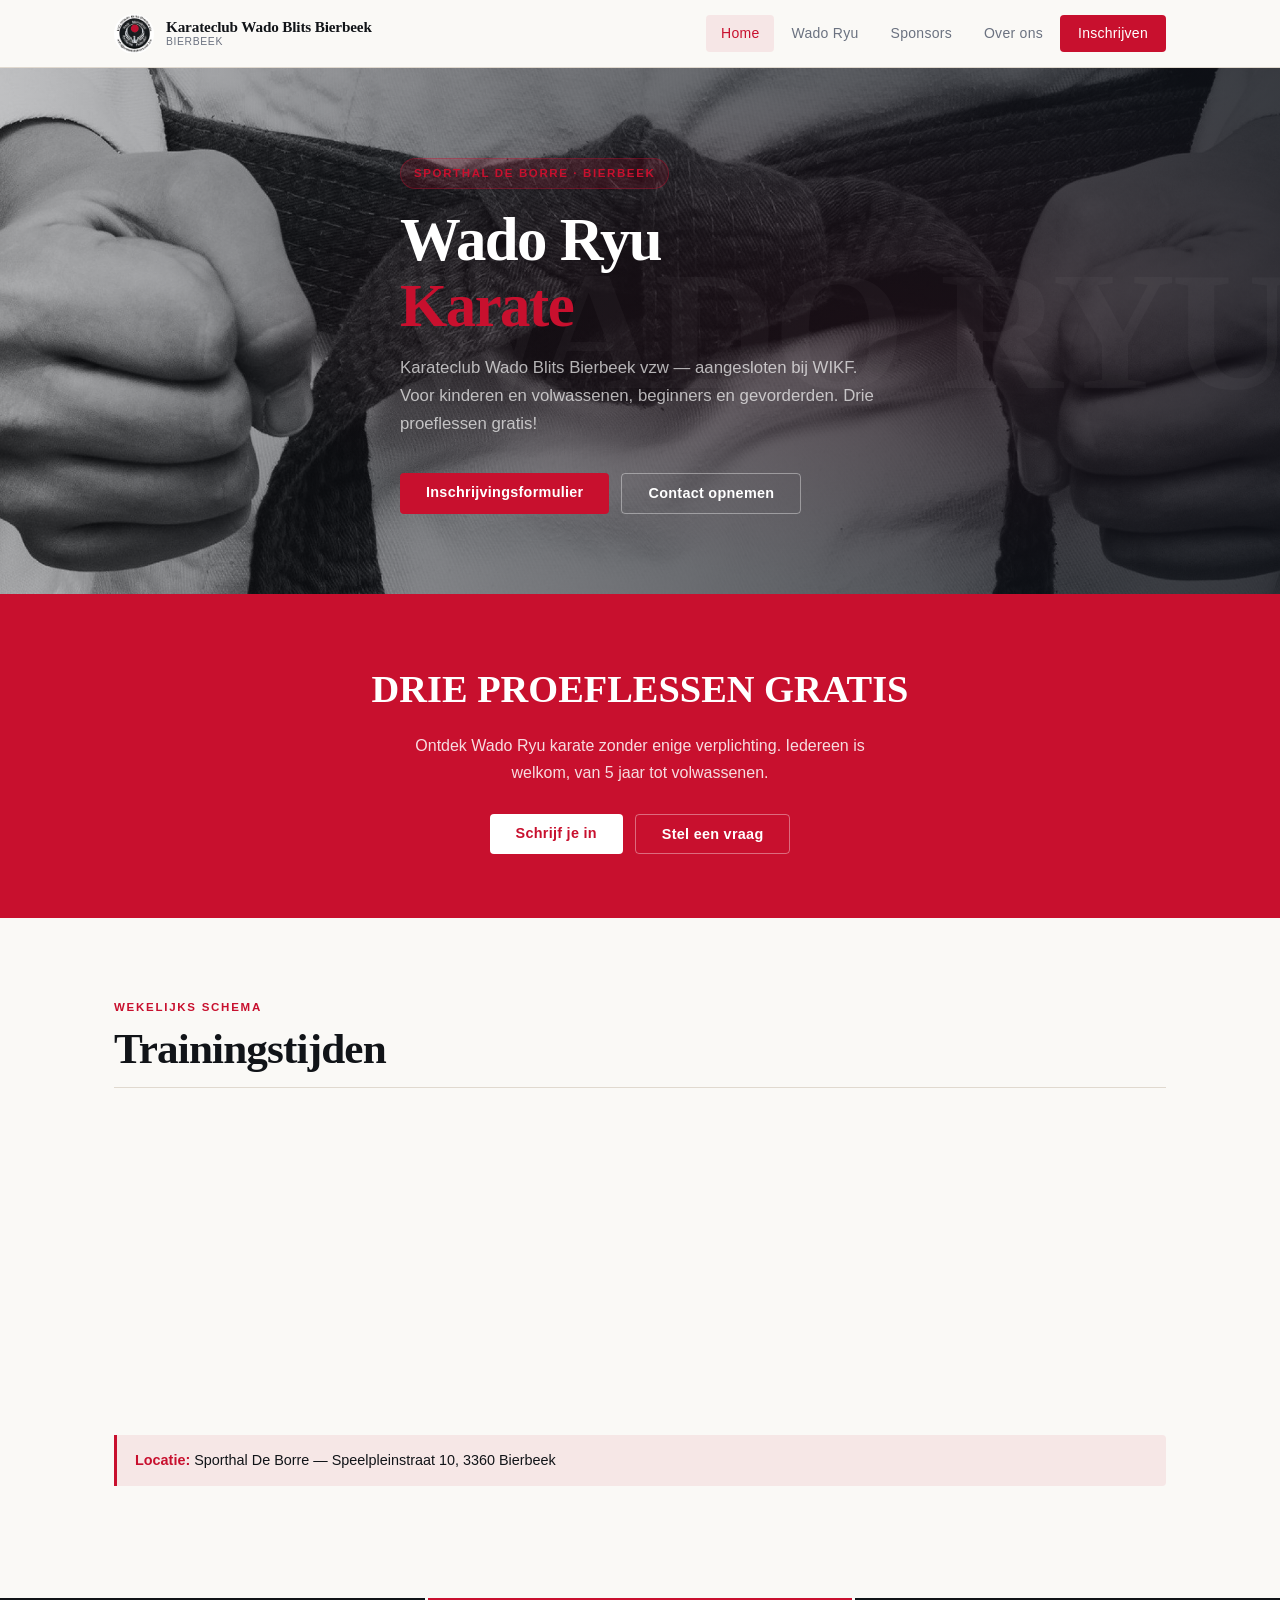
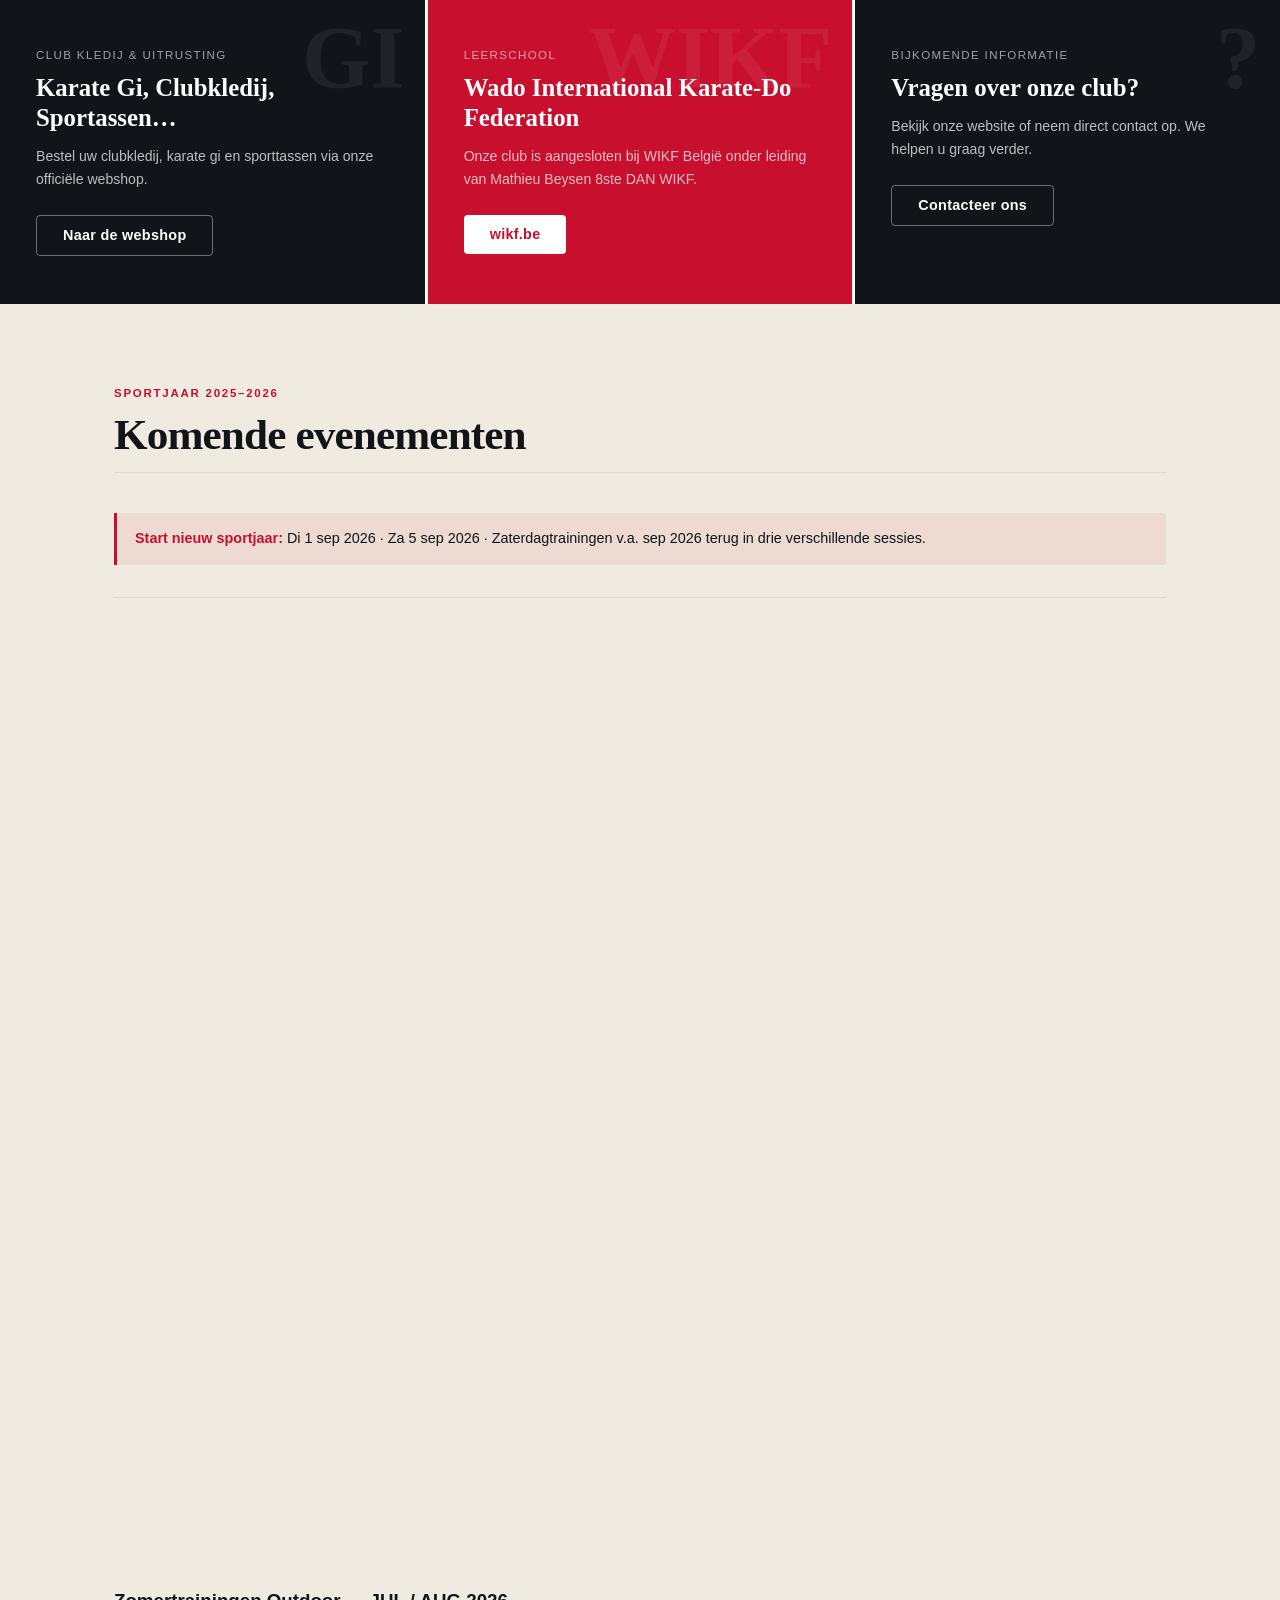
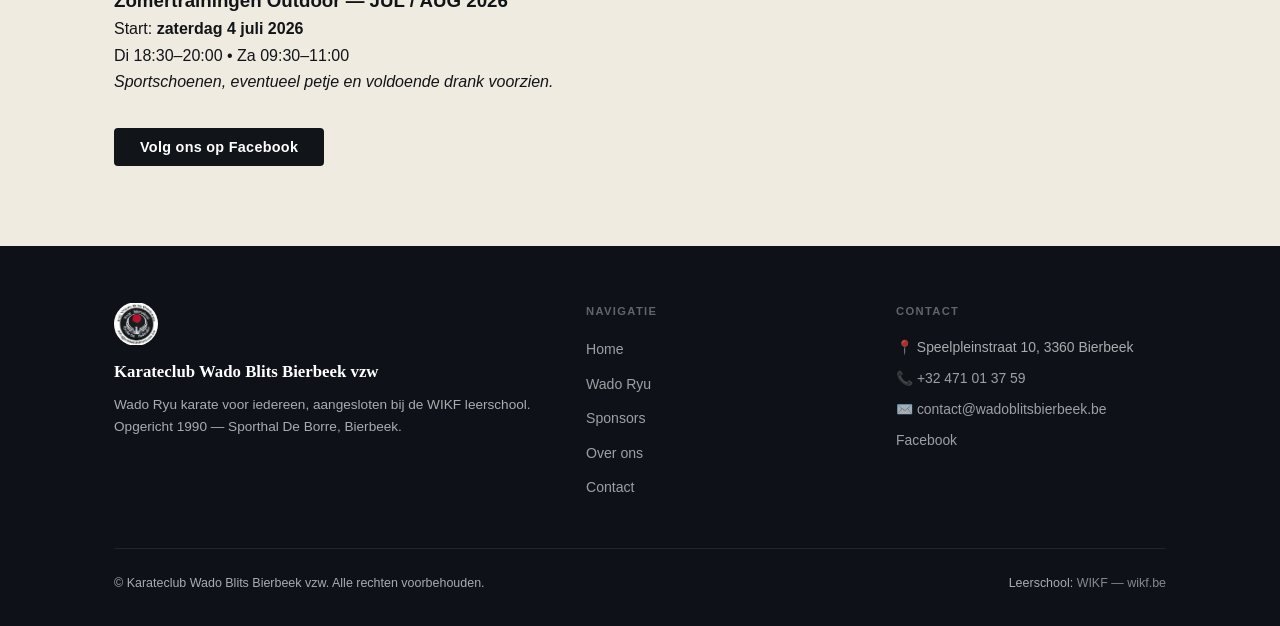
==== commit ef3a8196: "Trainingsuren aangepast" ====
--- a/index.html
+++ b/index.html
@@ -94,7 +94,7 @@
         <div class="schedule-card__day">Dinsdag</div>
         <div class="schedule-slot">
           <div class="schedule-slot__time">18:30 – 20:30</div>
-          <div class="schedule-slot__group">Gevorderden (12+)</div>
+          <div class="schedule-slot__group">Gevorderden (12+) & Volwassenen</div>
         </div>
       </article>
 
@@ -105,6 +105,10 @@
           <div class="schedule-slot__time">18:30 – 20:30</div>
           <div class="schedule-slot__group">Iedereen &mdash; beginners &amp; gevorderden</div>
         </div>
+        <div class="schedule-slot">
+          <div class="schedule-slot__time">18:30 – 20:00</div>
+          <div class="schedule-slot__group">Jeugd (&minus;12 j.)</div>
+        </div>
       </article>
 
       <!-- ZATERDAG -->
@@ -112,15 +116,15 @@
         <div class="schedule-card__day">Zaterdag</div>
         <div class="schedule-slot">
           <div class="schedule-slot__time">09:00 – 10:00</div>
+          <div class="schedule-slot__group">Volwassenen</div>
+        </div>
+        <div class="schedule-slot">
+          <div class="schedule-slot__time">10:00 – 11:30</div>
+          <div class="schedule-slot__group">Gevorderden (v.a. 6de Kyu, 12+)</div>
+        </div>
+        <div class="schedule-slot">
+          <div class="schedule-slot__time">11:00 – 12:00</div>
           <div class="schedule-slot__group">Jeugd (&minus;12 j.) t.e.m. 7de Kyu</div>
-        </div>
-        <div class="schedule-slot">
-          <div class="schedule-slot__time">09:30 – 11:00</div>
-          <div class="schedule-slot__group">Gevorderden (v.a. 6de Kyu, 12+)</div>
-        </div>
-        <div class="schedule-slot">
-          <div class="schedule-slot__time">11:00 – 12:00</div>
-          <div class="schedule-slot__group">Volwassenen</div>
         </div>
         <!--
         <div class="schedule-slot">
@@ -180,7 +184,7 @@
 
     <div class="notice">
       <strong>Start nieuw sportjaar:</strong> 
-      Di 1 sep 2026 · Za 5 sep 2026 · Zaterdagtrainingen v.a. sep 2025 van 09:00 tot 11:00 voor iedereen.
+      Di 1 sep 2026 · Za 5 sep 2026 · Zaterdagtrainingen v.a. sep 2026 terug in drie verschillende sessies.
     </div>
 
     <div class="events-list" role="list">
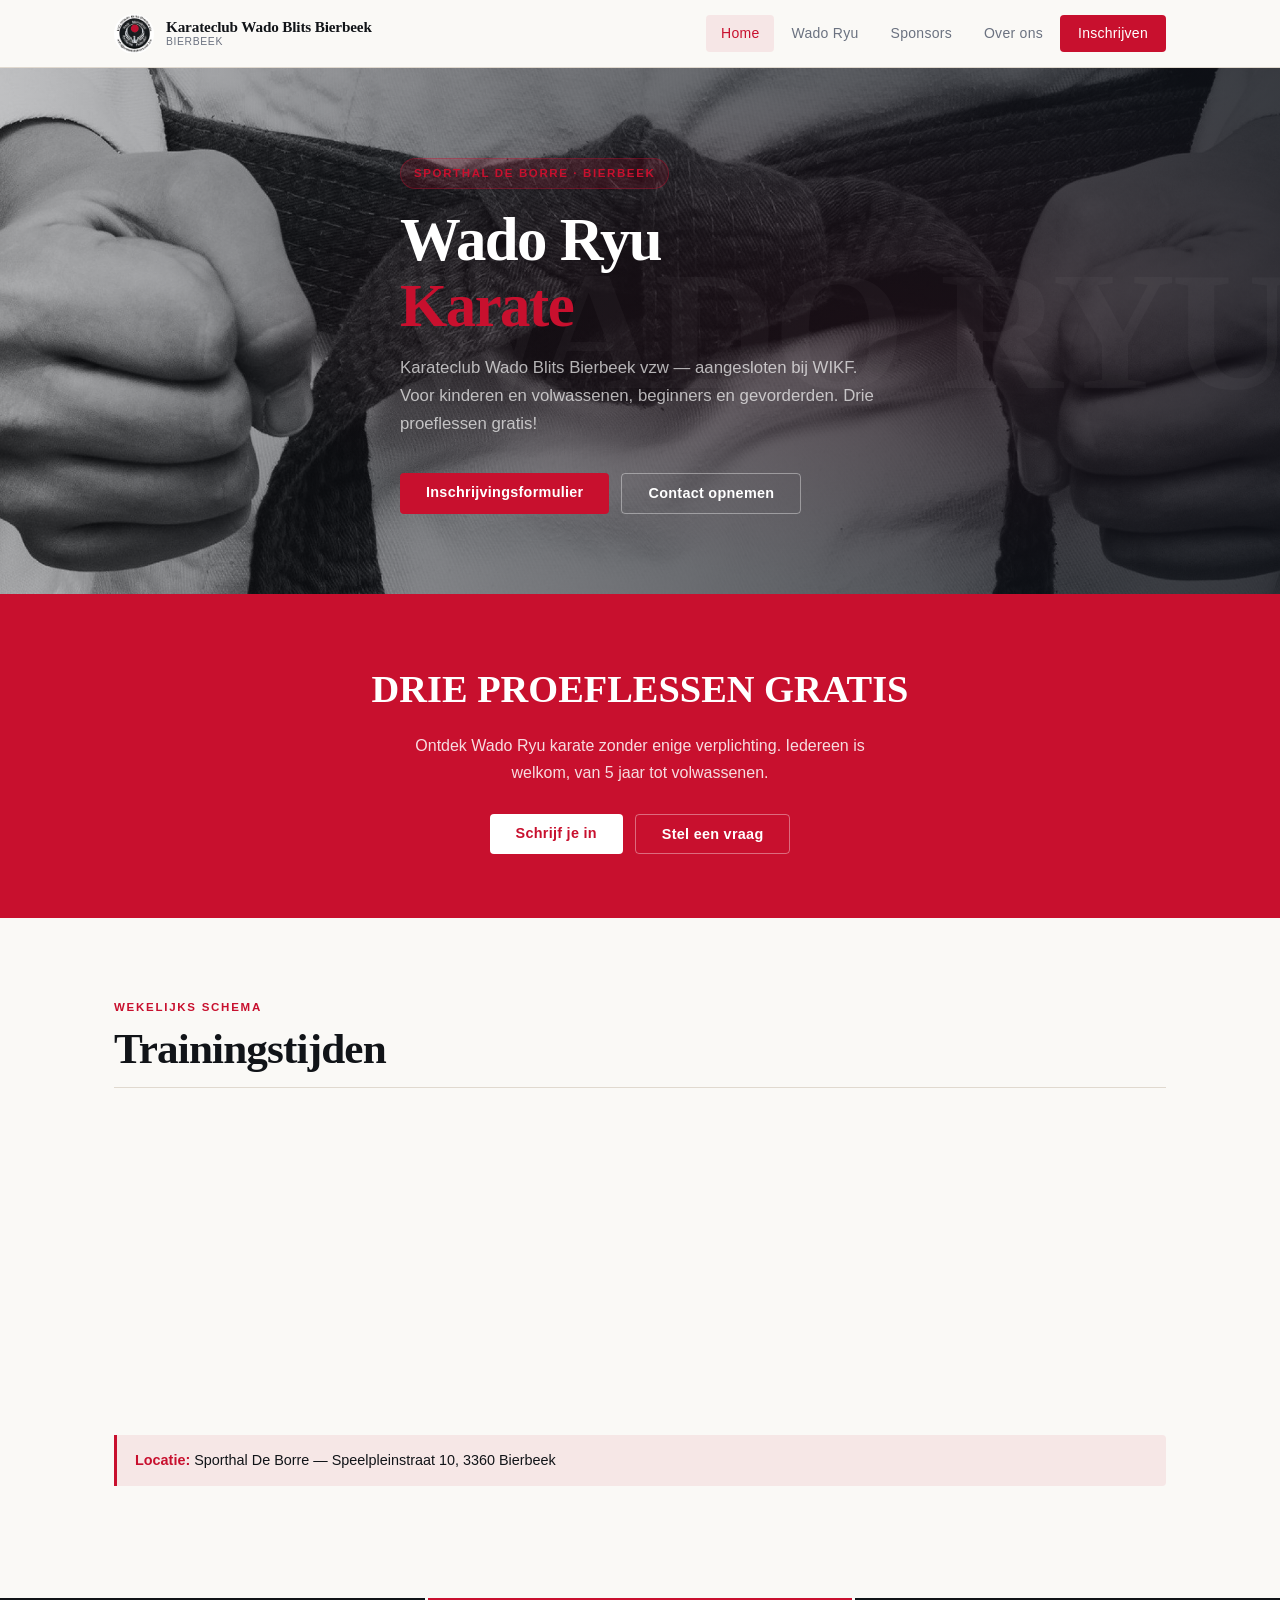
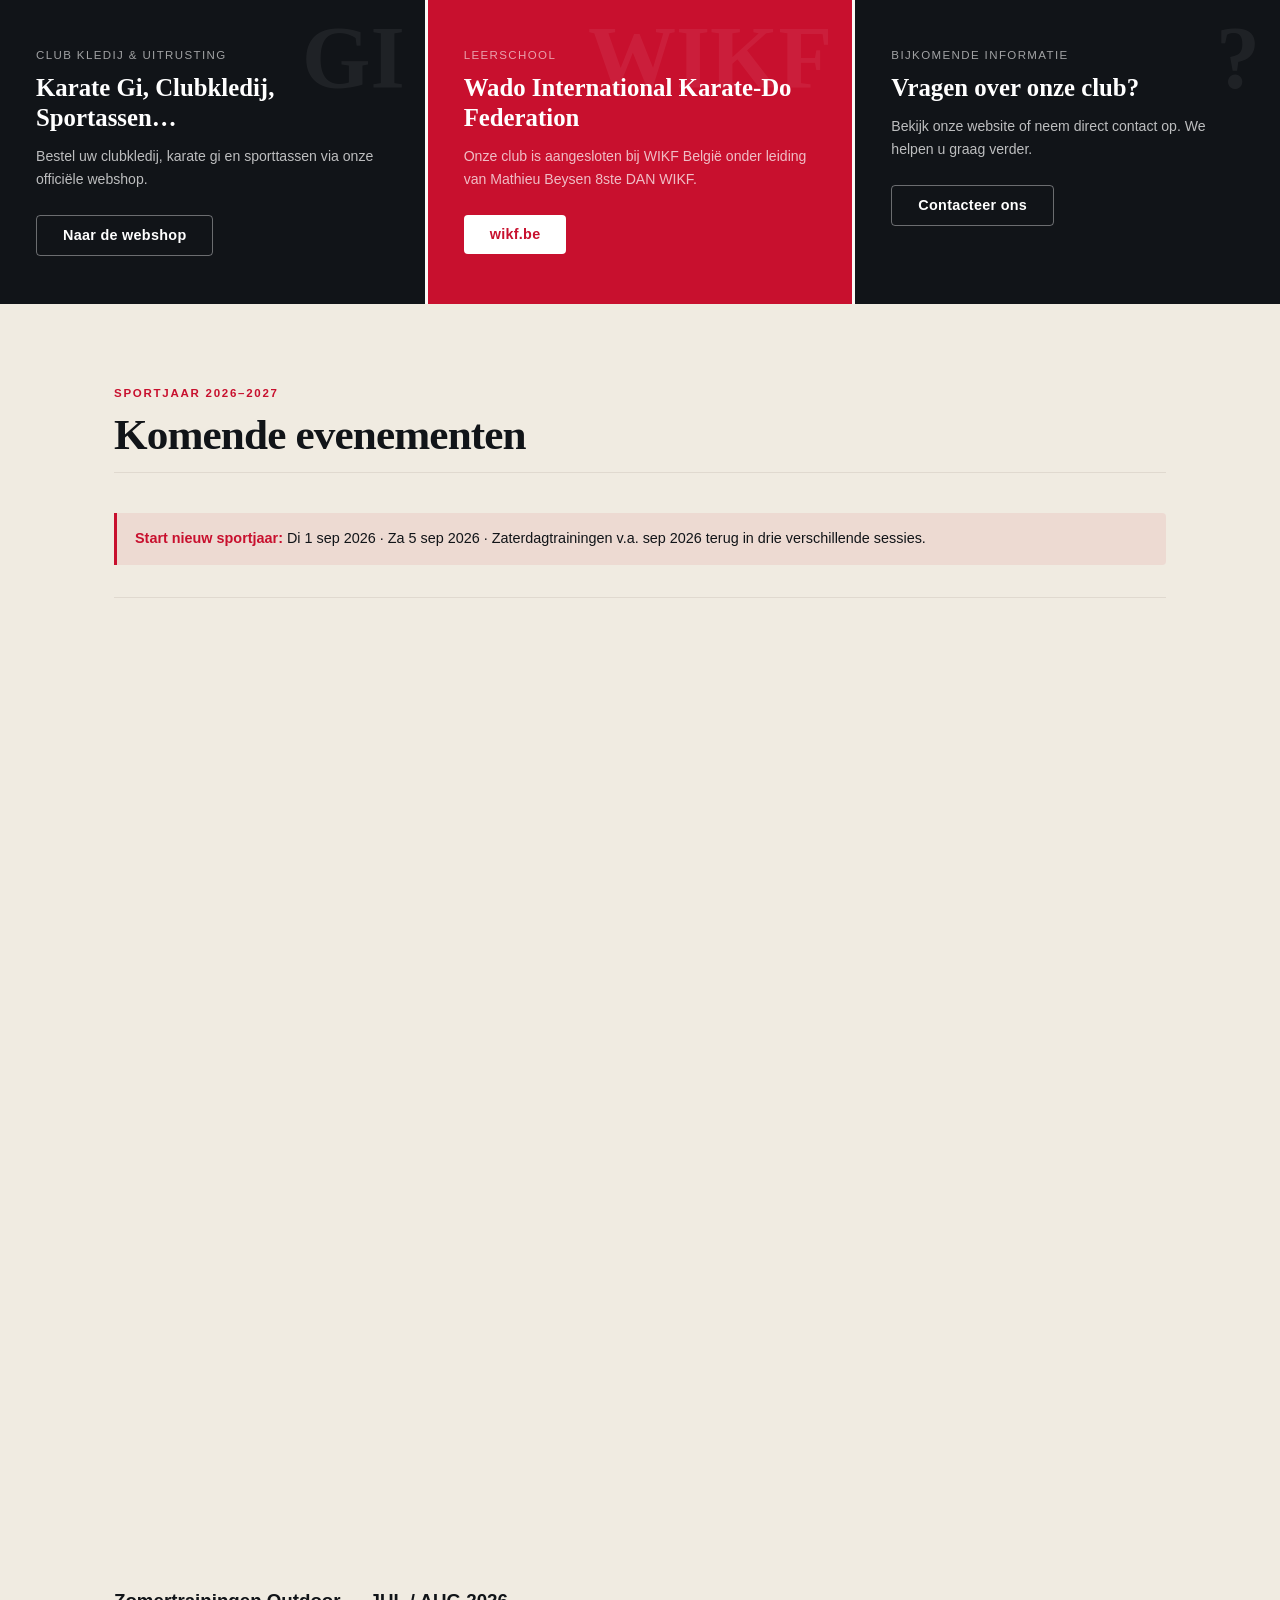
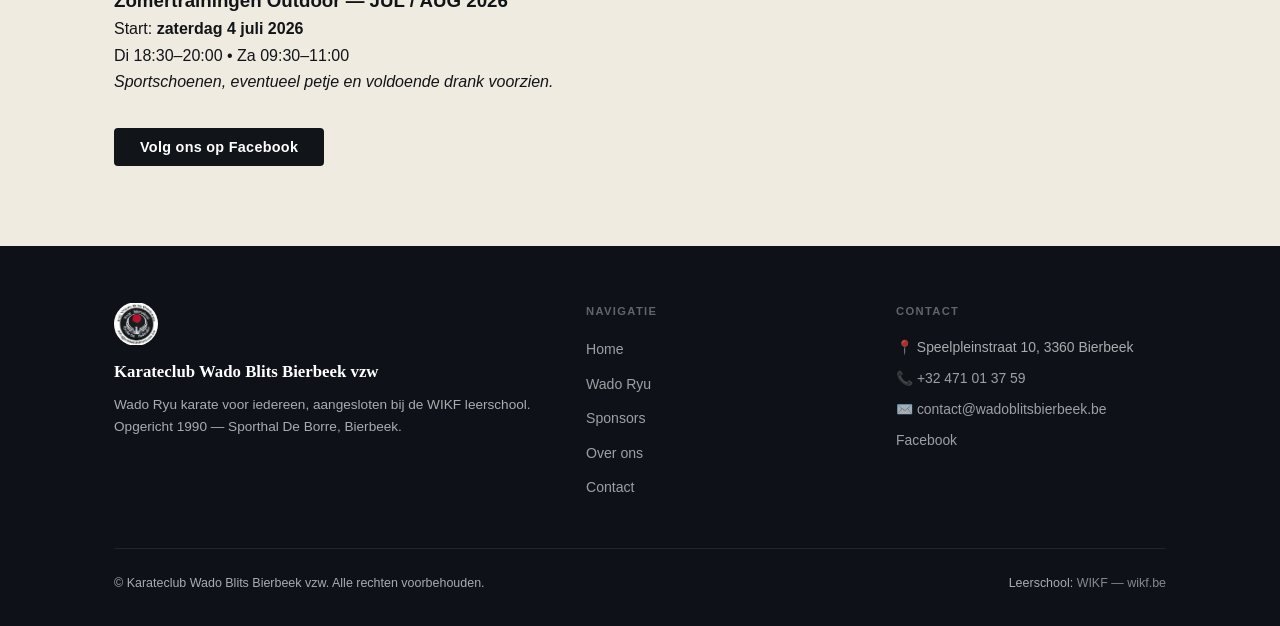
==== commit 3567f396: "Sportjaar 2026-2027" ====
--- a/index.html
+++ b/index.html
@@ -178,7 +178,7 @@
 <!-- ===== EVENEMENTEN ===== -->
 <section class="section section--cream" id="evenementen" aria-labelledby="events-title">
   <div class="container">
-    <span class="section-label">Sportjaar 2025–2026</span>
+    <span class="section-label">Sportjaar 2026–2027</span>
     <h2 class="section-title" id="events-title">Komende evenementen</h2>
     <div class="rule"></div>
 
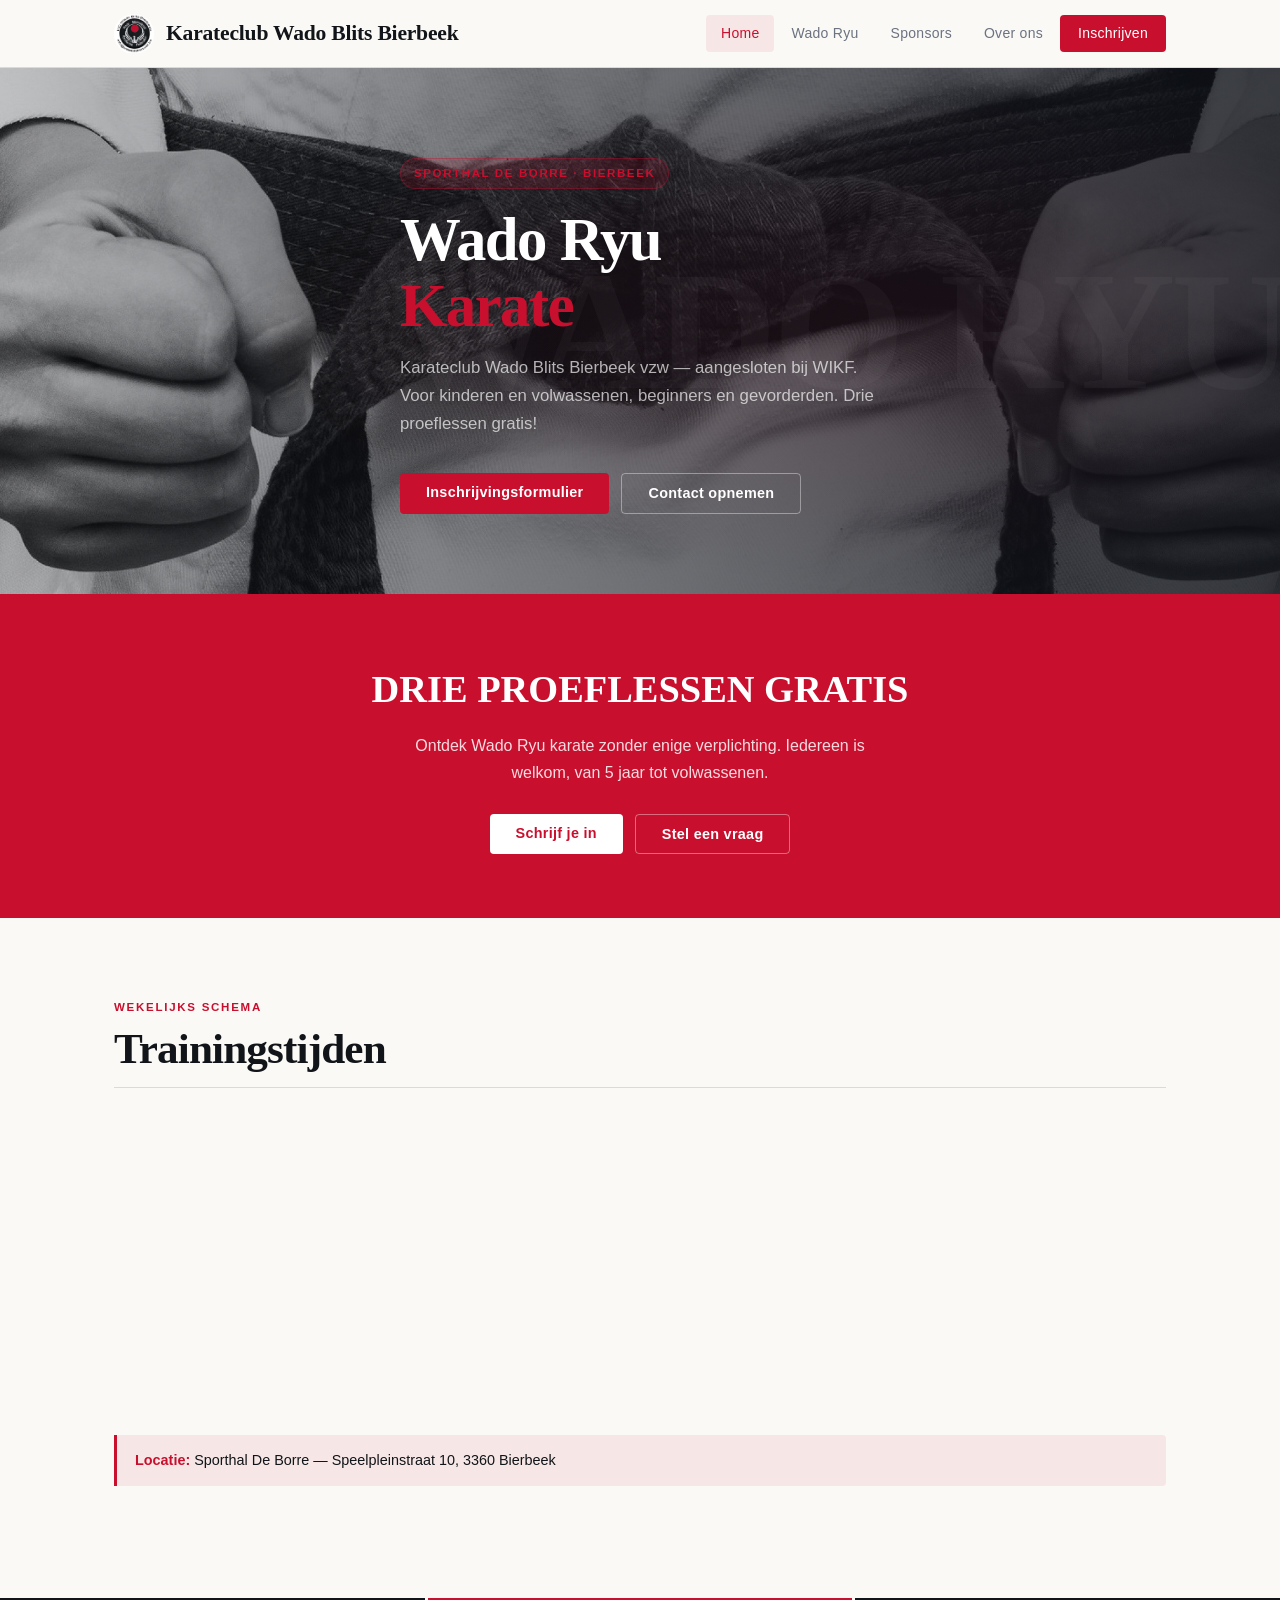
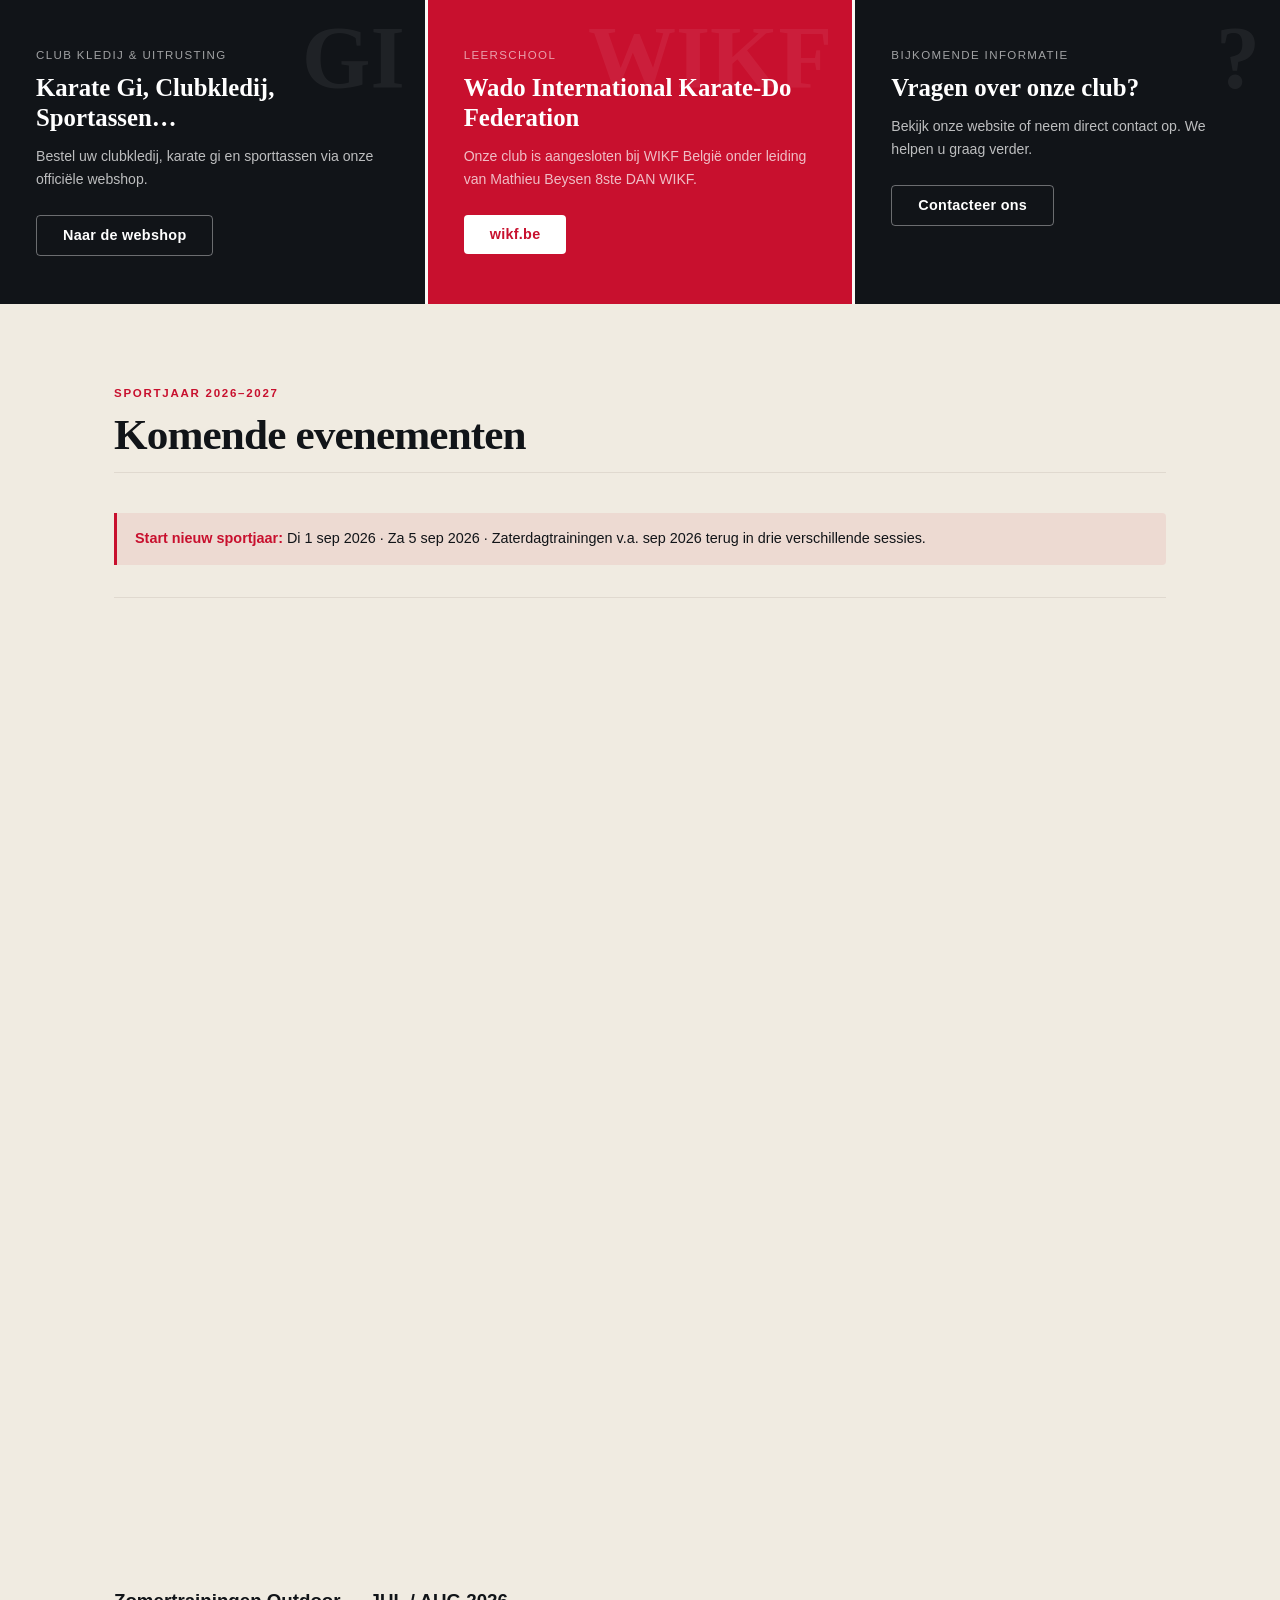
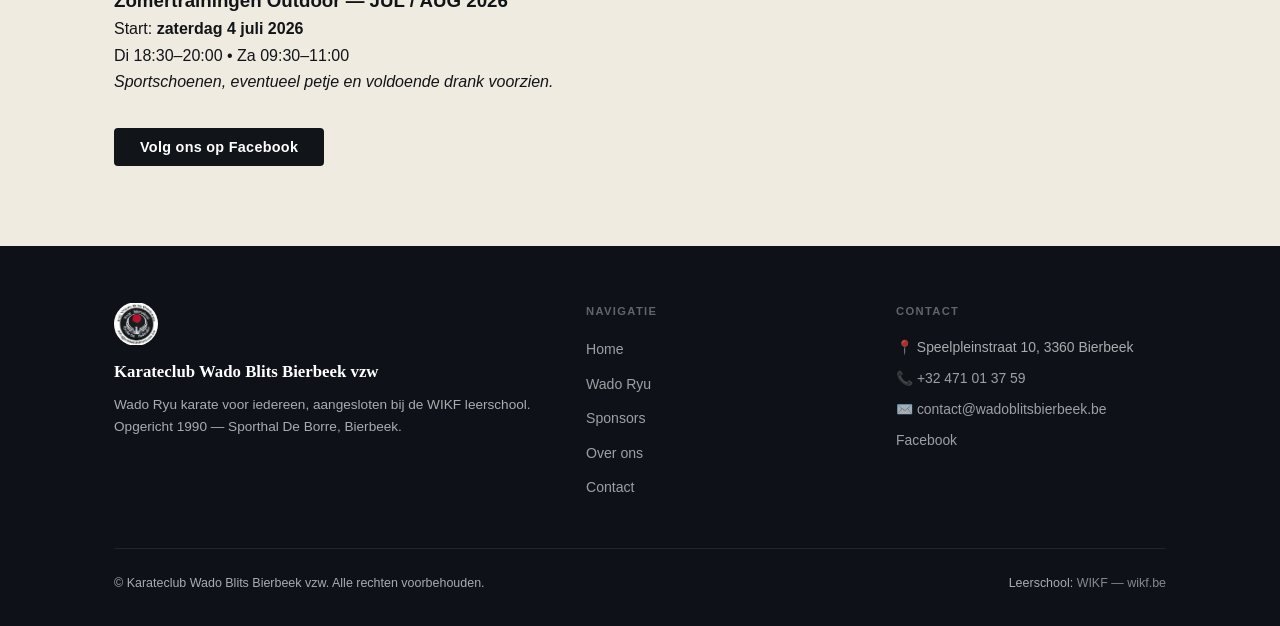
==== commit 4d54ccc6: "Brand name remove doubel Bierbeek" ====
--- a/index.html
+++ b/index.html
@@ -27,7 +27,7 @@
            alt="Wado Blits logo" width="40" height="40" />
       <span class="nav__brand-name">
         Karateclub Wado Blits Bierbeek
-        <span class="nav__brand-sub">Bierbeek</span>
+        <!-- <span class="nav__brand-sub">Bierbeek</span> -->
       </span>
     </a>
     <button class="nav__toggle" aria-label="Menu openen/sluiten" aria-expanded="false">
--- a/css/style.css
+++ b/css/style.css
@@ -65,7 +65,7 @@
 .nav__brand {
   display: flex; align-items: center; gap: 12px;
   text-decoration: none; color: var(--ink);
-  font-family: var(--font-display); font-size: 0.95rem; font-weight: 700;
+  font-family: var(--font-display); font-size: 1.35rem; font-weight: 700;
   letter-spacing: -0.01em;
 }
 .nav__brand img { width: 40px; height: 40px; object-fit: contain; border-radius: 50%; }
@@ -383,6 +383,123 @@
 }
 .wado-card__link:hover { text-decoration: underline; }
 .wado-card__link::after { content: ' →'; }
+
+/* ================================================================
+   GRADES GRID
+   ================================================================ */
+.grades-grid {
+  display: grid;
+  grid-template-columns: repeat(3, 1fr);
+  gap: 16px;
+}
+
+@media (max-width: 700px) {
+  .grades-grid {
+    grid-template-columns: repeat(2, 1fr);
+  }
+}
+
+@media (max-width: 450px) {
+  .grades-grid {
+    grid-template-columns: 1fr;
+  }
+}
+
+.grade-card {
+  margin: 0;
+  padding: 20px;
+  border-top: 4px solid transparent;
+  border-radius: 8px;
+  box-sizing: border-box;
+}
+
+.belt-indicator {
+  width: 32px;
+  height: 8px;
+  border-radius: 2px;
+  margin-bottom: 10px;
+}
+
+.grade-name {
+  font-weight: 600;
+  font-size: 0.9rem;
+}
+
+.grade-description {
+  font-size: 0.8rem;
+  color: var(--muted);
+}
+
+/* White */
+.grade-white {
+  border-top-color: #cccccc !important;
+  background: #f9f9f9 !important;
+}
+
+.grade-white .belt-indicator {
+  background: #ffffff;
+  border: 1px solid #bbb;
+}
+
+/* Yellow */
+.grade-yellow {
+  border-top-color: #fbff00 !important;
+  background: #ffffed !important;
+}
+
+.grade-yellow .belt-indicator {
+  background: #fbff00;
+}
+
+/* Orange */
+.grade-orange {
+  border-top-color: #ff6b00 !important;
+  background: #fff5ee !important;
+}
+
+.grade-orange .belt-indicator {
+  background: #ff6b00;
+}
+
+/* Green */
+.grade-green {
+  border-top-color: #308d33 !important;
+  background: #f0faf0 !important;
+}
+
+.grade-green .belt-indicator {
+  background: #4caf50;
+}
+
+/* Blue */
+.grade-blue {
+  border-top-color: #2196f3 !important;
+  background: #eff6ff !important;
+}
+
+.grade-blue .belt-indicator {
+  background: #2196f3;
+}
+
+/* Brown */
+.grade-brown {
+  border-top-color: #8b0000 !important;
+  background: #fdf4f4 !important;
+}
+
+.grade-brown .belt-indicator {
+  background: #8b0000;
+}
+
+/* Black */
+.grade-black {
+  border-top-color: #111111 !important;
+  background: #f2f2f2 !important;
+}
+
+.grade-black .belt-indicator {
+  background: #111111;
+}
 
 /* ================================================================
    BANNER / CTA
@@ -499,5 +616,5 @@
 
 .hero__watermark { z-index: 1; }
 .hero__inner     { z-index: 1; }
-}
-
+
+
